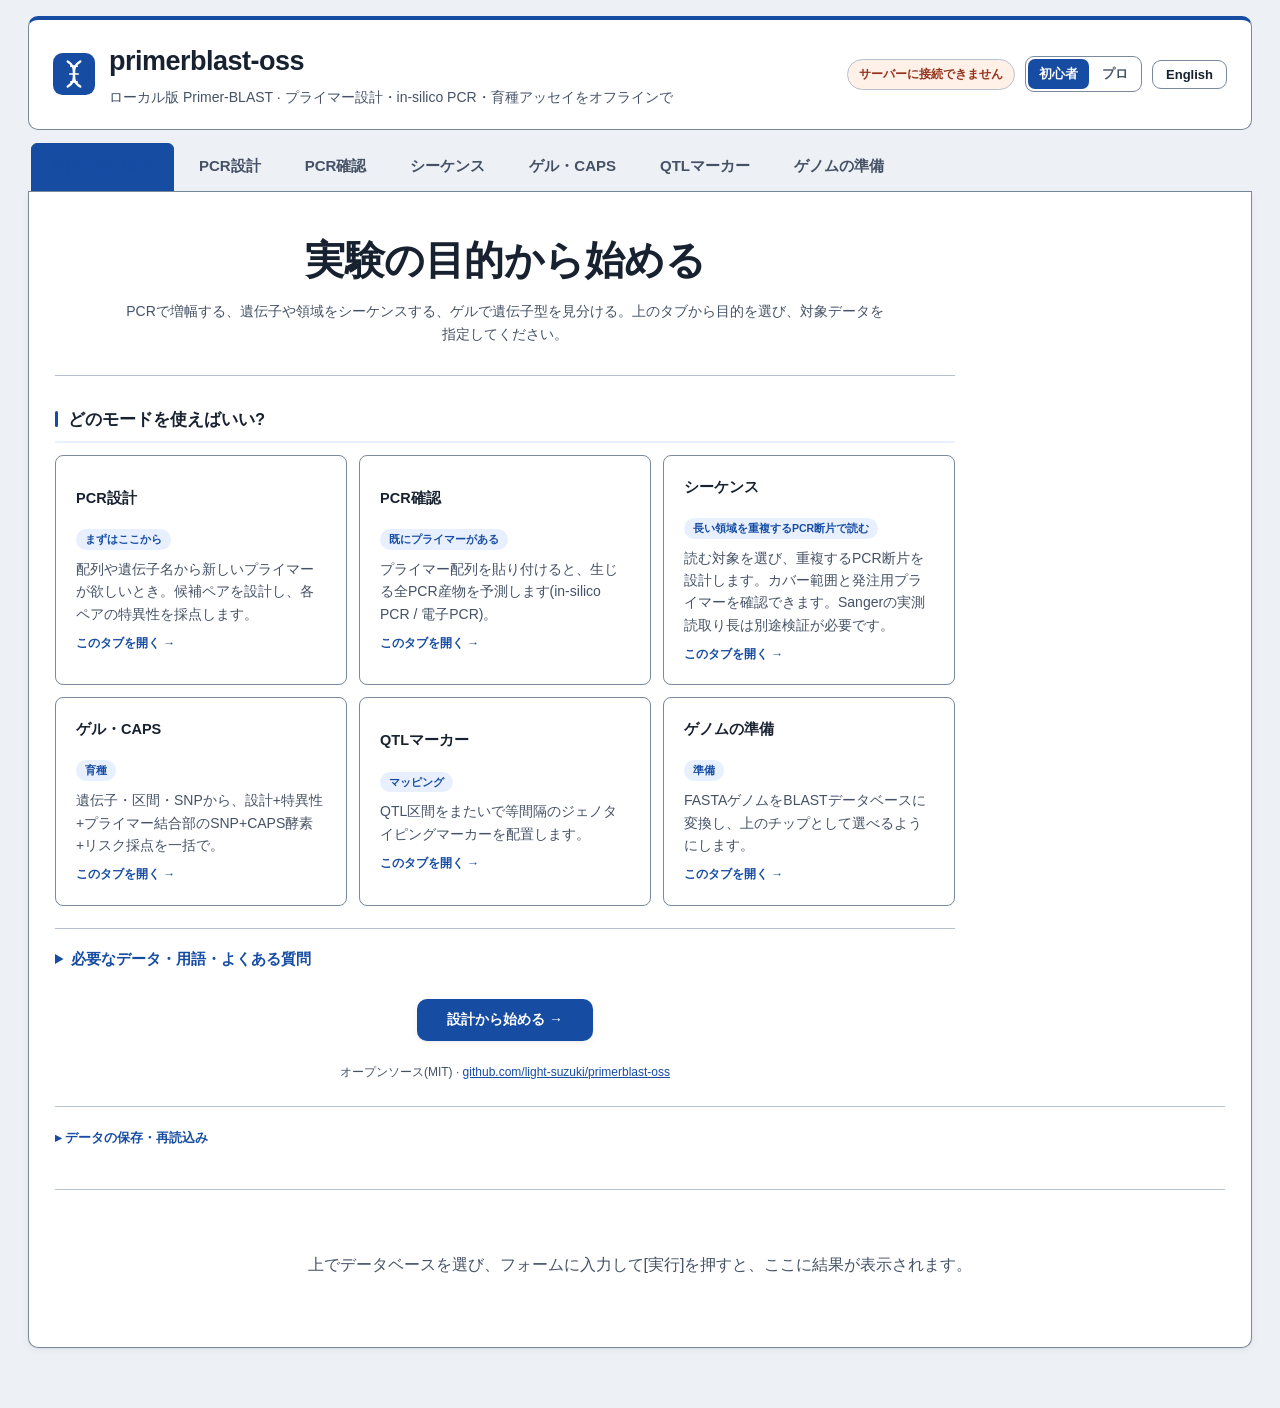
==== primerblast_oss/webapp/static/index.html @ 979d00f9 "Organize tabs by experiment and add sequencing target choices" ====
<!doctype html>
<html lang="ja">
<head>
<meta charset="utf-8">
<meta name="viewport" content="width=device-width, initial-scale=1">
<title>primerblast-oss · Primer workspace</title>
<style>
:root {
  --bg: #f3f6f4;
  --bg-2: #e9f0ec;
  --panel: #ffffff;
  --ink: #16241d;
  --muted: #64756c;
  --line: #e2e8e4;
  --line-strong: #cdd8d1;
  --accent: #2f6f4f;
  --accent-2: #3d8b64;
  --accent-soft: #e9f3ed;
  --accent-ink: #ffffff;
  --chip: #eef2f0;
  --code-bg: #0f1b17;
  --code-ink: #d9e8e0;
  --shadow: 0 1px 2px rgba(20,40,30,.04), 0 8px 24px rgba(20,40,30,.06);
  --shadow-sm: 0 1px 2px rgba(20,40,30,.05), 0 2px 8px rgba(20,40,30,.05);
  --a: #1f7a4d; --b: #2f7fb0; --c: #b8860b; --d: #b23a48;
  --low: #2f8f5b; --med: #c8891a; --high: #c0392b;
  --radius: 14px;
}
@media (prefers-color-scheme: dark) {
  :root {
    --bg: #10161300; --bg-2: #131c18; --panel: #182019; --ink: #e7efe9; --muted: #9aaaa0;
    --line: #27332c; --line-strong: #33423a; --accent: #4aa87a; --accent-2: #5cc08f;
    --accent-soft: #1c2a22; --chip: #202b24; --code-bg: #0a120e; --code-ink: #d2e4d9;
    --shadow: 0 1px 2px rgba(0,0,0,.3), 0 10px 28px rgba(0,0,0,.35);
    --shadow-sm: 0 1px 2px rgba(0,0,0,.25), 0 2px 10px rgba(0,0,0,.28);
  }
  body { background: #0f1512; }
}
* { box-sizing: border-box; }
body {
  margin: 0; background: var(--bg); color: var(--ink);
  font: 14px/1.6 system-ui, -apple-system, "Segoe UI", "Hiragino Sans", "Noto Sans JP", sans-serif;
  -webkit-font-smoothing: antialiased;
}
.app { max-width: 1140px; margin: 0 auto; padding: 0 16px 48px; }
a { color: var(--accent); }

/* ---------- top bar ---------- */
.topbar {
  display: flex; justify-content: space-between; align-items: center; gap: 12px;
  padding: 16px 20px; margin: 16px 0 0;
  background: linear-gradient(135deg, var(--accent) 0%, var(--accent-2) 100%);
  border-radius: var(--radius); color: #fff; box-shadow: var(--shadow);
}
.brand { display: flex; gap: 14px; align-items: center; min-width: 0; }
.logo { display: inline-flex; align-items: center; line-height: 0; }
.logo svg { width: 34px; height: 34px; }
h1 { margin: 0; font-size: 21px; letter-spacing: .2px; font-weight: 800; color: #fff; }
.subtitle { margin: 3px 0 0; color: rgba(255,255,255,.86); font-size: 12.5px; font-weight: 500; }
.topbar-right { display: flex; align-items: center; gap: 10px; flex-shrink: 0; }
.status { font-size: 12px; padding: 5px 11px; border-radius: 999px; background: rgba(255,255,255,.18);
  color: #fff; font-weight: 600; backdrop-filter: blur(4px); white-space: nowrap; }
.status-bad { background: rgba(192,57,43,.85); }
.lang-btn { border: 1px solid rgba(255,255,255,.4); background: rgba(255,255,255,.14); color: #fff;
  border-radius: 9px; padding: 6px 13px; cursor: pointer; font-weight: 700; font-size: 13px; transition: background .15s; }
.lang-btn:hover { background: rgba(255,255,255,.28); }
.mode-switch { display: inline-flex; background: rgba(255,255,255,.14); border: 1px solid rgba(255,255,255,.35);
  border-radius: 9px; padding: 2px; gap: 2px; }
.ms-btn { border: none; background: transparent; color: rgba(255,255,255,.85); font: inherit; font-weight: 700;
  font-size: 12.5px; padding: 5px 11px; border-radius: 7px; cursor: pointer; white-space: nowrap; transition: background .15s, color .15s; }
.ms-btn:hover { color: #fff; }
.ms-btn.on { background: #fff; color: var(--accent); }

/* professional (dense) mode — drop the hand-holding, expose every knob */
:root[data-ui="pro"] .mode-intro,
:root[data-ui="pro"] .example-btn,
:root[data-ui="pro"] .legend,
:root[data-ui="pro"] .verdict-plain { display: none; }
:root[data-ui="pro"] .workspace { padding: 16px; }
:root[data-ui="pro"] fieldset { gap: 10px 14px; padding: 12px 14px 4px; margin-bottom: 12px; }
:root[data-ui="pro"] .pair-card { padding: 11px 13px; margin-bottom: 9px; }
:root[data-ui="pro"] details.adv > summary { color: var(--muted); }

/* ---------- database panel ---------- */
.db-panel { margin-top: 14px; background: var(--panel); border: 1px solid var(--line);
  border-radius: var(--radius); padding: 14px 16px; box-shadow: var(--shadow-sm); }
.db-head { display: flex; align-items: center; gap: 10px; flex-wrap: wrap; }
.db-head strong { font-size: 13.5px; }
.db-head .hint { color: var(--muted); font-size: 12px; }
.db-count { color: var(--muted); font-size: 12px; margin-left: auto; }
.db-count.warn { color: var(--high); font-weight: 700; }
.db-list { display: flex; flex-wrap: wrap; gap: 8px; margin: 12px 0; }
.db-list:empty::before { content: attr(data-empty); color: var(--muted); font-size: 12.5px; }
.db-chip { display: inline-flex; align-items: center; gap: 6px; padding: 6px 13px;
  border: 1.5px solid var(--line-strong); border-radius: 999px; cursor: pointer; user-select: none;
  background: var(--bg); font-size: 13px; font-weight: 600; transition: border-color .12s, background .12s, color .12s; }
.db-chip:hover { border-color: var(--accent); }
.db-chip .tick { font-weight: 800; color: var(--muted); }
.db-chip.on { background: var(--accent); color: var(--accent-ink); border-color: var(--accent); }
.db-chip.on .tick { color: var(--accent-ink); }
.db-custom { display: flex; gap: 8px; }
.db-custom input { flex: 1; }
.mini { border: 1px solid var(--line-strong); background: var(--bg); color: var(--ink);
  border-radius: 8px; padding: 6px 13px; cursor: pointer; font-size: 12.5px; font-weight: 600; transition: border-color .12s; }
.mini:hover { border-color: var(--accent); color: var(--accent); }
.req-tag { font-size: 10px; font-weight: 800; color: #fff; background: var(--high);
  border-radius: 999px; padding: 2px 9px; letter-spacing: .4px; }

/* ---------- tabs ---------- */
.tabs { display: flex; gap: 5px; margin: 18px 0 0; flex-wrap: wrap; }
.tab { border: 1px solid transparent; background: transparent; color: var(--muted);
  padding: 9px 15px; border-radius: 10px 10px 0 0; cursor: pointer; font-weight: 600; font-size: 13.5px;
  display: inline-flex; align-items: center; gap: 6px; transition: color .12s, background .12s; }
.tab:hover { color: var(--ink); background: var(--bg-2); }
.tab.active { color: var(--accent); background: var(--panel); border-color: var(--line);
  border-bottom-color: var(--panel); font-weight: 700; }
.tab.tab-guide.active { color: var(--accent); }

.workspace { background: var(--panel); border: 1px solid var(--line);
  border-radius: 0 var(--radius) var(--radius) var(--radius); padding: 20px; box-shadow: var(--shadow-sm); }
.panel { display: none; animation: fade .2s ease; }
.panel.active { display: block; }
@keyframes fade { from { opacity: 0; transform: translateY(4px); } to { opacity: 1; transform: none; } }

/* ---------- mode intro ---------- */
.mode-intro { margin: 0 0 18px; padding: 14px 16px; border-left: 4px solid var(--accent);
  background: var(--accent-soft); border-radius: 0 10px 10px 0; }
.mode-intro h2 { margin: 0 0 4px; font-size: 16px; color: var(--accent); font-weight: 800; }
.mode-intro p { margin: 0; color: var(--ink); font-size: 13px; line-height: 1.65; }

/* ---------- forms ---------- */
fieldset { border: 1px solid var(--line); border-radius: 12px; margin: 0 0 16px; padding: 14px 16px 6px;
  display: grid; grid-template-columns: repeat(auto-fill, minmax(220px, 1fr)); gap: 12px 16px; }
legend { font-weight: 800; font-size: 12.5px; color: var(--accent); padding: 0 8px; letter-spacing: .2px; }
label { display: flex; flex-direction: column; gap: 5px; font-size: 12.5px; color: var(--muted); position: relative; }
b.req { position: absolute; top: 0; right: 2px; color: var(--high); font-weight: 800; font-size: 14px; line-height: 1; }
label.full { grid-column: 1 / -1; }
label.check { flex-direction: row; align-items: center; gap: 8px; color: var(--ink); }
label > span { font-weight: 600; color: var(--ink); }
input, textarea, select { font: inherit; padding: 8px 10px; border: 1px solid var(--line-strong);
  border-radius: 9px; background: var(--bg); color: var(--ink); width: 100%; transition: border-color .12s, box-shadow .12s; }
input:focus, textarea:focus, select:focus { outline: none; border-color: var(--accent);
  box-shadow: 0 0 0 3px var(--accent-soft); }
textarea { resize: vertical; font-family: ui-monospace, "SFMono-Regular", Consolas, monospace; font-size: 12.5px; }
.hint { color: var(--muted); font-style: normal; font-size: 11px; }
label.check input { width: auto; }

.actions { display: flex; gap: 10px; margin-top: 6px; align-items: center; flex-wrap: wrap; }
.run { background: var(--accent); color: var(--accent-ink); border: none; border-radius: 10px;
  padding: 11px 26px; font-weight: 700; cursor: pointer; font-size: 14px; box-shadow: var(--shadow-sm); transition: background .15s, transform .05s; }
.run:hover { background: var(--accent-2); }
.run:active { transform: translateY(1px); }
.run:disabled { opacity: .6; cursor: progress; }
.ghost { background: transparent; border: 1px solid var(--line-strong); color: var(--muted);
  border-radius: 10px; padding: 11px 18px; cursor: pointer; font-weight: 600; transition: border-color .12s, color .12s; }
.ghost:hover { border-color: var(--accent); color: var(--accent); }
.example-btn { background: var(--accent-soft); border: 1px dashed var(--accent); color: var(--accent);
  border-radius: 10px; padding: 11px 16px; cursor: pointer; font-weight: 700; font-size: 12.5px; transition: background .12s; margin-right: auto; }
.example-btn:hover { background: var(--panel); }

details.adv { grid-column: 1/-1; }
details.adv > summary { cursor: pointer; font-weight: 700; color: var(--accent); font-size: 12.5px; padding: 6px 0; list-style: none; }
details.adv > summary::-webkit-details-marker { display: none; }
details.adv > summary::before { content: "▸ "; color: var(--accent); }
details.adv[open] > summary::before { content: "▾ "; }
details.adv .grid { display: grid; grid-template-columns: repeat(auto-fill, minmax(180px,1fr)); gap: 12px 16px; margin-top: 12px; }

/* ---------- results ---------- */
.results { margin-top: 20px; border-top: 1px solid var(--line); padding-top: 18px; }
.results-empty { color: var(--muted); text-align: center; padding: 28px; }
.spinner { display: inline-block; width: 15px; height: 15px; border: 2px solid var(--line);
  border-top-color: var(--accent); border-radius: 50%; animation: spin .8s linear infinite; vertical-align: -3px; margin-right: 8px; }
@keyframes spin { to { transform: rotate(360deg); } }
.err { background: color-mix(in srgb, var(--high) 12%, transparent); border: 1px solid var(--high);
  color: var(--high); border-radius: 10px; padding: 13px 15px; white-space: pre-wrap;
  font-family: ui-monospace, monospace; font-size: 12px; }
.result-head { display: flex; align-items: baseline; gap: 12px; flex-wrap: wrap; margin-bottom: 10px; }
.result-head h3 { margin: 0; font-size: 15.5px; }
.result-head .meta { color: var(--muted); font-size: 12.5px; }

table { border-collapse: collapse; width: 100%; font-size: 12.5px; margin: 6px 0 14px; }
th, td { border-bottom: 1px solid var(--line); padding: 8px 10px; text-align: left; vertical-align: top; }
th { color: var(--muted); font-weight: 700; font-size: 11.5px; text-transform: uppercase; letter-spacing: .3px; }
tbody tr:hover { background: var(--bg-2); }
.seqmono { font-family: ui-monospace, monospace; }
.tbl-wrap { overflow-x: auto; border: 1px solid var(--line); border-radius: 10px; }
.tbl-wrap table { margin: 0; }

.badge { display: inline-block; padding: 3px 10px; border-radius: 999px; font-weight: 800; font-size: 11px; color: #fff; }
.rank-A, .v-specific { background: var(--a); }
.rank-B, .v-gel { background: var(--b); }
.rank-C { background: var(--c); }
.rank-D, .v-ambiguous { background: var(--d); }
.risk-low { background: var(--low); } .risk-med { background: var(--med); } .risk-high { background: var(--high); }
.badge.small { font-size: 10px; padding: 1px 7px; }

.pair-card { border: 1px solid var(--line); border-radius: 12px; padding: 13px 15px; margin-bottom: 12px; box-shadow: var(--shadow-sm); }
.pair-card > summary { cursor: pointer; list-style: none; }
.pair-card > summary::-webkit-details-marker { display: none; }
.pair-summary { display: flex; align-items: center; gap: 12px; flex-wrap: wrap; }
.pair-summary .grow { flex: 1; min-width: 160px; }
.pair-summary .seqmono { font-size: 12px; }
.subline { color: var(--muted); font-size: 11.5px; margin-top: 2px; }

.legend { margin: 0 0 16px; background: var(--accent-soft); border: 1px solid var(--line); border-radius: 10px; padding: 2px 15px; }
.legend > summary { cursor: pointer; font-weight: 700; color: var(--accent); font-size: 12.5px; padding: 10px 0; }
.legend p { margin: 2px 0 10px; color: var(--ink); font-size: 12px; line-height: 1.65; }
.verdict-plain { margin: 8px 0 0; font-size: 12.5px; font-weight: 600; padding: 8px 12px; border-radius: 9px; }
.pv-ok { background: color-mix(in srgb, var(--a) 14%, transparent); color: var(--a); }
.pv-warn { background: color-mix(in srgb, var(--c) 18%, transparent); color: var(--c); }
.pv-bad { background: color-mix(in srgb, var(--high) 14%, transparent); color: var(--high); }
.meta [title], .badge[title] { cursor: help; }
pre.ascii, pre.explain { background: var(--code-bg); color: var(--code-ink); border-radius: 10px;
  padding: 13px 15px; overflow-x: auto; font-family: ui-monospace, monospace; font-size: 11.5px; line-height: 1.5; }
.downloads { display: flex; gap: 8px; flex-wrap: wrap; align-items: center; margin: 6px 0 16px; }
.downloads strong { font-size: 12px; color: var(--muted); margin-right: 4px; }
.dlbtn { border: 1px solid var(--line-strong); background: var(--bg); color: var(--ink); border-radius: 8px;
  padding: 6px 13px; cursor: pointer; font-size: 12px; text-decoration: none; font-weight: 600; transition: border-color .12s, color .12s; }
.dlbtn:hover { border-color: var(--accent); color: var(--accent); }

/* ---------- GUIDE page ---------- */
.guide { max-width: 900px; }
.guide-hero { text-align: center; padding: 8px 0 22px; }
.guide-hero h2 { margin: 0 0 8px; font-size: 24px; font-weight: 800; letter-spacing: .2px; }
.guide-hero p { margin: 0 auto; max-width: 640px; color: var(--muted); font-size: 14px; line-height: 1.7; }
.guide h3 { font-size: 16.5px; margin: 30px 0 12px; padding-bottom: 8px; border-bottom: 2px solid var(--accent-soft);
  font-weight: 800; display: flex; align-items: center; }
.guide h3::before { content: ""; width: 3px; height: 16px; background: var(--accent); border-radius: 2px; margin-right: 10px; }

.steps { display: grid; grid-template-columns: repeat(3, 1fr); gap: 14px; }
.step { position: relative; background: var(--bg); border: 1px solid var(--line); border-radius: 12px; padding: 16px 16px 14px; }
.step .num { position: absolute; top: -12px; left: 14px; width: 26px; height: 26px; border-radius: 50%;
  background: var(--accent); color: #fff; font-weight: 800; font-size: 13px; display: grid; place-items: center; box-shadow: var(--shadow-sm); }
.step h4 { margin: 8px 0 5px; font-size: 14px; font-weight: 800; }
.step p { margin: 0; font-size: 12.5px; color: var(--muted); line-height: 1.6; }

.mode-grid { display: grid; grid-template-columns: repeat(auto-fill, minmax(250px, 1fr)); gap: 14px; }
.mode-card { text-align: left; background: var(--bg); border: 1px solid var(--line); border-radius: 12px;
  padding: 16px; cursor: pointer; transition: border-color .14s, transform .06s, box-shadow .14s; font: inherit; color: inherit; }
.mode-card:hover { border-color: var(--accent); box-shadow: var(--shadow-sm); transform: translateY(-2px); }
.mode-card .mc-top { display: flex; align-items: baseline; gap: 9px; margin-bottom: 7px; }
.mode-card .mc-cmd { font-family: ui-monospace, "SFMono-Regular", Consolas, monospace; font-size: 11px;
  color: var(--accent); background: var(--accent-soft); border-radius: 5px; padding: 1px 7px; font-weight: 700; }
.mode-card .mc-name { font-weight: 800; font-size: 14.5px; }
.mode-card .mc-when { display: inline-block; font-size: 10.5px; font-weight: 700; color: var(--accent);
  background: var(--accent-soft); border-radius: 999px; padding: 2px 9px; margin-bottom: 8px; }
.mode-card p { margin: 0; font-size: 12.5px; color: var(--muted); line-height: 1.6; }
.mode-card .mc-go { margin-top: 9px; font-size: 12px; font-weight: 700; color: var(--accent); }

.info-cols { display: grid; grid-template-columns: 1fr 1fr; gap: 14px; }
.info-box { background: var(--bg); border: 1px solid var(--line); border-radius: 12px; padding: 15px 17px; }
.info-box h4 { margin: 0 0 8px; font-size: 13.5px; font-weight: 800; }
.info-box ul { margin: 0; padding-left: 18px; }
.info-box li { font-size: 12.5px; color: var(--ink); margin-bottom: 6px; line-height: 1.55; }
.info-box li .k { font-weight: 700; }
.info-box code { background: var(--chip); border-radius: 5px; padding: 1px 6px; font-size: 11.5px;
  font-family: ui-monospace, monospace; color: var(--accent); }

.glossary { display: grid; grid-template-columns: 1fr 1fr; gap: 10px 24px; }
.gl { border-bottom: 1px solid var(--line); padding: 9px 2px; }
.gl dt { font-weight: 800; font-size: 13px; margin-bottom: 3px; }
.gl dd { margin: 0; font-size: 12px; color: var(--muted); line-height: 1.55; }

.faq details { border: 1px solid var(--line); border-radius: 10px; margin-bottom: 8px; background: var(--bg); }
.faq summary { cursor: pointer; font-weight: 700; font-size: 13px; padding: 12px 15px; list-style: none; }
.faq summary::-webkit-details-marker { display: none; }
.faq summary::before { content: "＋ "; color: var(--accent); font-weight: 800; }
.faq details[open] summary::before { content: "− "; }
.faq details p { margin: 0; padding: 0 15px 14px; font-size: 12.5px; color: var(--muted); line-height: 1.65; }
.faq details p code { background: var(--chip); border-radius: 5px; padding: 1px 6px; font-family: ui-monospace, monospace; font-size: 11.5px; color: var(--accent); }

.guide-cta { text-align: center; margin: 28px 0 4px; }
.guide-cta button { background: var(--accent); color: #fff; border: none; border-radius: 10px;
  padding: 12px 30px; font-weight: 800; font-size: 14px; cursor: pointer; box-shadow: var(--shadow-sm); }
.guide-cta button:hover { background: var(--accent-2); }
.guide-foot { text-align: center; color: var(--muted); font-size: 12px; margin-top: 22px; }

@media (max-width: 720px) {
  .steps { grid-template-columns: 1fr; }
  .info-cols, .glossary { grid-template-columns: 1fr; }
  h1 { font-size: 18px; }
}
</style>
<link rel="stylesheet" href="studio.css">
</head>
<body>
<a class="skip-link" href="#workspace" data-i18n="studio.skip"></a>
<div class="app">
  <header class="topbar">
    <div class="brand">
      <span class="logo" aria-hidden="true"><svg viewBox="0 0 40 40" xmlns="http://www.w3.org/2000/svg">
        <rect width="40" height="40" rx="9" fill="rgba(255,255,255,.16)"/>
        <path d="M14 8 C26 15 14 25 26 32" stroke="#fff" stroke-width="2.2" fill="none" stroke-linecap="round"/>
        <path d="M26 8 C14 15 26 25 14 32" stroke="#fff" stroke-width="2.2" fill="none" stroke-linecap="round"/>
        <line x1="17" y1="12.5" x2="23" y2="12.5" stroke="#fff" stroke-width="1.6" stroke-linecap="round"/>
        <line x1="16" y1="20" x2="24" y2="20" stroke="#fff" stroke-width="1.6" stroke-linecap="round"/>
        <line x1="17" y1="27.5" x2="23" y2="27.5" stroke="#fff" stroke-width="1.6" stroke-linecap="round"/>
      </svg></span>
      <div>
        <h1 data-i18n="app.title">primerblast-oss</h1>
        <p class="subtitle" data-i18n="app.subtitle"></p>
      </div>
    </div>
    <div class="topbar-right">
      <span id="tool-status" class="status status-checking" data-i18n="status.checking"></span>
      <div class="mode-switch" id="mode-switch" title="">
        <button type="button" class="ms-btn" data-ui-set="beginner" data-i18n="ui.beginner"></button>
        <button type="button" class="ms-btn" data-ui-set="pro" data-i18n="ui.pro"></button>
      </div>
      <button id="lang-btn" class="lang-btn" data-i18n="lang.toggle">日本語</button>
    </div>
  </header>
  <div class="workflow-strip" aria-label="Workflow">
    <span><b>01</b><span data-i18n="studio.step1"></span></span>
    <span><b>02</b><span data-i18n="studio.step2"></span></span>
    <span><b>03</b><span data-i18n="studio.step3"></span></span>
  </div>

  <section class="db-panel">
    <div class="db-head">
      <strong data-i18n="db.legend"></strong>
      <span class="req-tag" data-i18n="db.required"></span>
      <span class="hint" data-i18n="db.hint"></span>
      <button id="db-refresh" class="mini" data-i18n="db.refresh"></button>
      <span id="db-count" class="db-count"></span>
    </div>
    <div id="db-list" class="db-list"></div>
    <div class="db-custom">
      <input id="db-custom-input" type="text" data-i18n-ph="db.custom" data-i18n-aria="db.custom" />
      <button id="db-add" class="mini" data-i18n="db.add"></button>
    </div>
    <details class="db-associations"><summary data-i18n="studio.fastaMap"></summary>
      <p class="hint" data-i18n="studio.fastaMapHint"></p>
      <label><span data-i18n="studio.fastaMap"></span><textarea id="db-genomes" rows="2" placeholder="/path/to/db=/path/to/genome.fa"></textarea></label>
    </details>
  </section>

  <nav class="tabs" id="tabs">
    <button class="tab tab-guide active" data-tab="guide"><span data-i18n="tab.guide"></span></button>
    <button class="tab" data-tab="design"><span data-i18n="tab.design"></span></button>
    <button class="tab" data-tab="check"><span data-i18n="tab.check"></span></button>
    <button class="tab" data-tab="tile"><span data-i18n="tab.tile"></span></button>
    <button class="tab" data-tab="sequence"><span data-i18n="tab.sequence"></span></button>
    <button class="tab" data-tab="assay"><span data-i18n="tab.assay"></span></button>
    <button class="tab" data-tab="markers"><span data-i18n="tab.markers"></span></button>
    <button class="tab" data-tab="makedb"><span data-i18n="tab.makedb"></span></button>
  </nav>

  <main class="workspace" id="workspace">
    <!-- GUIDE / はじめに -->
    <section class="panel guide active" data-panel="guide">
      <div class="guide-hero">
        <h2 data-i18n="g.hero.t"></h2>
        <p data-i18n="g.hero.d"></p>
      </div>

      <h3><span data-i18n="g.steps.t"></span></h3>
      <div class="steps">
        <div class="step"><span class="num">1</span><h4 data-i18n="g.step1.t"></h4><p data-i18n="g.step1.d"></p></div>
        <div class="step"><span class="num">2</span><h4 data-i18n="g.step2.t"></h4><p data-i18n="g.step2.d"></p></div>
        <div class="step"><span class="num">3</span><h4 data-i18n="g.step3.t"></h4><p data-i18n="g.step3.d"></p></div>
      </div>

      <h3><span data-i18n="g.modes.t"></span></h3>
      <div class="mode-grid">
        <button class="mode-card" data-goto="design">
          <div class="mc-top"><span class="mc-cmd">design</span><span class="mc-name" data-i18n="tab.design"></span></div>
          <span class="mc-when" data-i18n="g.m.design.when"></span>
          <p data-i18n="g.m.design.d"></p><div class="mc-go" data-i18n="g.open"></div>
        </button>
        <button class="mode-card" data-goto="check">
          <div class="mc-top"><span class="mc-cmd">check</span><span class="mc-name" data-i18n="tab.check"></span></div>
          <span class="mc-when" data-i18n="g.m.check.when"></span>
          <p data-i18n="g.m.check.d"></p><div class="mc-go" data-i18n="g.open"></div>
        </button>
        <button class="mode-card" data-goto="sequence">
          <div class="mc-top"><span class="mc-cmd">sequence</span><span class="mc-name" data-i18n="tab.sequence"></span></div>
          <span class="mc-when" data-i18n="studio.sequenceWhen"></span>
          <p data-i18n="studio.sequenceIntro"></p><div class="mc-go" data-i18n="g.open"></div>
        </button>
        <button class="mode-card" data-goto="tile">
          <div class="mc-top"><span class="mc-cmd">tile</span><span class="mc-name" data-i18n="tab.tile"></span></div>
          <span class="mc-when" data-i18n="g.m.tile.when"></span>
          <p data-i18n="g.m.tile.d"></p><div class="mc-go" data-i18n="g.open"></div>
        </button>
        <button class="mode-card" data-goto="assay">
          <div class="mc-top"><span class="mc-cmd">assay</span><span class="mc-name" data-i18n="tab.assay"></span></div>
          <span class="mc-when" data-i18n="g.m.assay.when"></span>
          <p data-i18n="g.m.assay.d"></p><div class="mc-go" data-i18n="g.open"></div>
        </button>
        <button class="mode-card" data-goto="markers">
          <div class="mc-top"><span class="mc-cmd">markers</span><span class="mc-name" data-i18n="tab.markers"></span></div>
          <span class="mc-when" data-i18n="g.m.markers.when"></span>
          <p data-i18n="g.m.markers.d"></p><div class="mc-go" data-i18n="g.open"></div>
        </button>
        <button class="mode-card" data-goto="makedb">
          <div class="mc-top"><span class="mc-cmd">makedb</span><span class="mc-name" data-i18n="tab.makedb"></span></div>
          <span class="mc-when" data-i18n="g.m.makedb.when"></span>
          <p data-i18n="g.m.makedb.d"></p><div class="mc-go" data-i18n="g.open"></div>
        </button>
      </div>

      <h3><span data-i18n="g.need.t"></span></h3>
      <div class="info-cols">
        <div class="info-box">
          <h4 data-i18n="g.need.tools.t"></h4>
          <ul>
            <li data-i18n-html="g.need.tools.1"></li>
            <li data-i18n-html="g.need.tools.2"></li>
            <li data-i18n-html="g.need.tools.3"></li>
          </ul>
        </div>
        <div class="info-box">
          <h4 data-i18n="g.need.data.t"></h4>
          <ul>
            <li data-i18n-html="g.need.data.1"></li>
            <li data-i18n-html="g.need.data.2"></li>
            <li data-i18n-html="g.need.data.3"></li>
          </ul>
        </div>
      </div>

      <h3><span data-i18n="g.gloss.t"></span></h3>
      <dl class="glossary">
        <div class="gl"><dt data-i18n="g.gl.primer.t"></dt><dd data-i18n="g.gl.primer.d"></dd></div>
        <div class="gl"><dt data-i18n="g.gl.amplicon.t"></dt><dd data-i18n="g.gl.amplicon.d"></dd></div>
        <div class="gl"><dt data-i18n="g.gl.template.t"></dt><dd data-i18n="g.gl.template.d"></dd></div>
        <div class="gl"><dt data-i18n="g.gl.db.t"></dt><dd data-i18n="g.gl.db.d"></dd></div>
        <div class="gl"><dt data-i18n="g.gl.spec.t"></dt><dd data-i18n="g.gl.spec.d"></dd></div>
        <div class="gl"><dt data-i18n="g.gl.offtarget.t"></dt><dd data-i18n="g.gl.offtarget.d"></dd></div>
        <div class="gl"><dt data-i18n="g.gl.tm.t"></dt><dd data-i18n="g.gl.tm.d"></dd></div>
        <div class="gl"><dt data-i18n="g.gl.caps.t"></dt><dd data-i18n="g.gl.caps.d"></dd></div>
      </dl>

      <h3><span data-i18n="g.faq.t"></span></h3>
      <div class="faq">
        <details><summary data-i18n="g.faq.1.q"></summary><p data-i18n-html="g.faq.1.a"></p></details>
        <details><summary data-i18n="g.faq.2.q"></summary><p data-i18n-html="g.faq.2.a"></p></details>
        <details><summary data-i18n="g.faq.3.q"></summary><p data-i18n-html="g.faq.3.a"></p></details>
        <details><summary data-i18n="g.faq.4.q"></summary><p data-i18n-html="g.faq.4.a"></p></details>
      </div>

      <div class="guide-cta">
        <button data-goto="design" data-i18n="g.cta"></button>
      </div>
      <p class="guide-foot" data-i18n-html="g.foot"></p>
    </section>

    <!-- DESIGN -->
    <form class="panel" data-panel="design" data-mode="design">
      <div class="mode-intro"><h2 data-i18n="intro.design.t"></h2><p data-i18n="intro.design.d"></p></div>
      <fieldset><legend data-i18n="grp.template"></legend>
        <label class="full"><span data-i18n="f.src"></span>
          <select name="source" id="design-src">
            <option value="sequence" data-i18n="f.src.seq"></option>
            <option value="gene" data-i18n="f.src.gene"></option>
          </select></label>
        <label class="full" data-src="sequence"><span data-i18n="f.template"></span><b class="req" data-i18n="req.mark"></b>
          <textarea name="template" rows="5" data-i18n-ph="f.template.ph"></textarea></label>
        <label data-src="sequence"><span data-i18n="f.template_id"></span>
          <input name="template_id" value="template" /></label>
        <label data-src="gene"><span data-i18n="f.gene"></span><b class="req" data-i18n="req.mark"></b>
          <input name="gene" placeholder="e.g. PsCIK2" /></label>
        <label data-src="gene"><span data-i18n="f.gene_feature"></span>
          <select name="gene_feature"><option>cds</option><option>gene</option><option>mrna</option><option>exon</option></select></label>
        <label class="full" data-src="gene"><span data-i18n="f.gff3"></span><b class="req" data-i18n="req.mark"></b>
          <input name="gff3" placeholder="/path/to/annotation.gff3" /></label>
        <label class="full" data-src="gene"><span data-i18n="f.genome"></span><b class="req" data-i18n="req.mark"></b>
          <input name="genome" placeholder="/path/to/genome.fa" /></label>
        <label data-src="gene"><span data-i18n="f.flank"></span>
          <input name="flank" type="number" value="0" /></label>
        <label><span data-i18n="f.product_size"></span>
          <input name="product_size" value="70-1000" />
          <em class="hint" data-i18n="f.product_size.hint"></em></label>
        <label><span data-i18n="f.num_return"></span>
          <input name="num_return" type="number" value="10" /></label>
        <label data-src="sequence"><span data-i18n="f.target"></span>
          <input name="target" placeholder="e.g. 500,200" />
          <em class="hint" data-i18n="f.target.hint"></em></label>
      </fieldset>
      <div data-knobs></div>
      <div data-spec></div>
      <div class="actions">
        <button type="button" class="example-btn" data-example="design" data-i18n="btn.example"></button>
        <button type="submit" class="run" data-i18n="btn.run"></button>
        <button type="reset" class="ghost" data-i18n="btn.reset"></button></div>
    </form>

    <!-- CHECK -->
    <form class="panel" data-panel="check" data-mode="check">
      <div class="mode-intro"><h2 data-i18n="intro.check.t"></h2><p data-i18n="intro.check.d"></p></div>
      <fieldset><legend data-i18n="grp.template"></legend>
        <label><span data-i18n="f.forward"></span><input name="forward" /></label>
        <label><span data-i18n="f.reverse"></span><input name="reverse" /></label>
        <label class="full"><span data-i18n="f.primers"></span>
          <textarea name="primers" rows="3" placeholder="P3=ACGT...&#10;GGATCC..."></textarea></label>
      </fieldset>
      <div data-spec></div>
      <div class="actions">
        <button type="button" class="example-btn" data-example="check" data-i18n="btn.example"></button>
        <button type="submit" class="run" data-i18n="btn.run"></button>
        <button type="reset" class="ghost" data-i18n="btn.reset"></button></div>
    </form>

    <!-- TILE -->
    <form class="panel" data-panel="tile" data-mode="tile">
      <div class="mode-intro"><h2 data-i18n="intro.tile.t"></h2><p data-i18n="intro.tile.d"></p></div>
      <fieldset><legend data-i18n="grp.template"></legend>
        <label class="full"><span data-i18n="f.template"></span><b class="req" data-i18n="req.mark"></b>
          <textarea name="template" rows="4" data-i18n-ph="f.template.ph"></textarea></label>
        <label><span data-i18n="f.template_id"></span><input name="template_id" value="template" /></label>
        <label><span data-i18n="f.region"></span><input name="region" placeholder="0,2000" /></label>
        <label><span data-i18n="f.amplicon_min"></span><input name="amplicon_min" type="number" value="400" /></label>
        <label><span data-i18n="f.amplicon_max"></span><input name="amplicon_max" type="number" value="800" /></label>
        <label><span data-i18n="f.overlap"></span><input name="overlap" type="number" value="40" /></label>
        <label><span data-i18n="f.candidates_per_tile"></span><input name="candidates_per_tile" type="number" value="8" /></label>
      </fieldset>
      <div data-knobs></div>
      <div data-spec></div>
      <div class="actions">
        <button type="button" class="example-btn" data-example="tile" data-i18n="btn.example"></button>
        <button type="submit" class="run" data-i18n="btn.run"></button>
        <button type="reset" class="ghost" data-i18n="btn.reset"></button></div>
    </form>

    <form class="panel" data-panel="sequence" data-mode="sequence">
      <div class="mode-intro"><h2 data-i18n="tab.sequence"></h2><p data-i18n="studio.sequenceIntro"></p></div>
      <fieldset><legend data-i18n="grp.template"></legend>
        <label><span data-i18n="f.src"></span><select name="source" id="sequence-src">
          <option value="sequence" data-i18n="f.src.seq"></option>
          <option value="gene" data-i18n="f.src.gene"></option>
          <option value="interval" data-i18n="f.kind.interval"></option>
        </select></label>
        <label data-seq-src="sequence" class="full"><span data-i18n="f.template"></span><b class="req" data-i18n="req.mark"></b><textarea name="template" rows="5" data-i18n-ph="f.template.ph"></textarea></label>
        <label data-seq-src="sequence"><span data-i18n="f.template_id"></span><input name="template_id" value="template"></label>
        <label data-seq-src="gene"><span data-i18n="f.gene"></span><b class="req" data-i18n="req.mark"></b><input name="gene"></label>
        <label data-seq-src="gene"><span data-i18n="f.gene_feature"></span><select name="gene_feature"><option>cds</option><option>gene</option><option>mrna</option><option>exon</option></select></label>
        <label data-seq-src="gene" class="full"><span data-i18n="f.gff3"></span><b class="req" data-i18n="req.mark"></b><input name="gff3" placeholder="/path/to/annotation.gff3"></label>
        <label data-seq-src="interval"><span data-i18n="f.interval"></span><b class="req" data-i18n="req.mark"></b><input name="interval" placeholder="chr1:1000-3000"></label>
        <label data-seq-src="genomic" class="full"><span data-i18n="f.genome"></span><b class="req" data-i18n="req.mark"></b><input name="genome" placeholder="/path/to/genome.fa"></label>
        <label data-seq-src="genomic"><span data-i18n="studio.strand"></span><select name="strand"><option value="+">+</option><option value="-">−</option></select></label>
        <label data-seq-src="genomic"><span data-i18n="f.flank"></span><input name="flank" type="number" min="0" value="100"></label>
        <label><span data-i18n="studio.ampliconSize"></span><input name="amplicon_size" value="500-800"><em class="hint" data-i18n="studio.ampliconHint"></em></label>
        <label><span data-i18n="f.overlap"></span><input name="overlap" type="number" min="0" value="100"></label>
        <label class="check"><input name="m13_tails" type="checkbox"><span data-i18n="studio.m13"></span></label>
      </fieldset>
      <div data-knobs></div><div data-spec></div>
      <div class="actions"><button type="button" class="example-btn" data-example="sequence" data-i18n="btn.example"></button><button type="submit" class="run" data-i18n="btn.run"></button><button type="reset" class="ghost" data-i18n="btn.reset"></button></div>
    </form>

    <!-- ASSAY -->
    <form class="panel" data-panel="assay" data-mode="assay">
      <div class="mode-intro"><h2 data-i18n="intro.assay.t"></h2><p data-i18n="intro.assay.d"></p></div>
      <fieldset><legend data-i18n="grp.target"></legend>
        <label><span data-i18n="f.target_kind"></span>
          <select name="target_kind" id="assay-kind">
            <option value="gene" data-i18n="f.kind.gene"></option>
            <option value="interval" data-i18n="f.kind.interval"></option>
            <option value="snp" data-i18n="f.kind.snp"></option>
          </select></label>
        <label data-kind="gene"><span data-i18n="f.gene"></span><input name="gene" /></label>
        <label data-kind="gene"><span data-i18n="f.gene_feature"></span>
          <select name="gene_feature"><option>cds</option><option>gene</option><option>mrna</option><option>exon</option></select></label>
        <label data-kind="gene" class="full"><span data-i18n="f.gff3"></span><input name="gff3" /></label>
        <label data-kind="interval"><span data-i18n="f.interval"></span><input name="interval" placeholder="chr1:1000-3000" /></label>
        <label data-kind="snp"><span data-i18n="f.snp"></span><input name="snp" placeholder="chr1:12345" /></label>
        <label data-kind="snp"><span data-i18n="f.alt"></span><input name="alt" placeholder="T" /></label>
        <label><span data-i18n="f.name"></span><input name="name" /></label>
        <label class="full"><span data-i18n="f.genome"></span><b class="req" data-i18n="req.mark"></b><input name="genome" placeholder="/path/to/genome.fa" /></label>
        <label class="full"><span data-i18n="f.vcf"></span><input name="vcf" /></label>
        <label><span data-i18n="f.flank"></span><input name="flank" type="number" value="200" /></label>
        <label><span data-i18n="f.product_size"></span><input name="product_size" value="100-800" /></label>
        <label><span data-i18n="f.num_return"></span><input name="num_return" type="number" value="10" /></label>
      </fieldset>
      <div data-knobs></div>
      <div data-spec></div>
      <div class="actions"><button type="submit" class="run" data-i18n="btn.run"></button>
        <button type="reset" class="ghost" data-i18n="btn.reset"></button></div>
    </form>

    <!-- MARKERS -->
    <form class="panel" data-panel="markers" data-mode="markers">
      <div class="mode-intro"><h2 data-i18n="intro.markers.t"></h2><p data-i18n="intro.markers.d"></p></div>
      <fieldset><legend data-i18n="grp.target"></legend>
        <label><span data-i18n="f.interval"></span><b class="req" data-i18n="req.mark"></b><input name="interval" placeholder="chr1:1000000-2000000" /></label>
        <label class="full"><span data-i18n="f.genome"></span><b class="req" data-i18n="req.mark"></b><input name="genome" placeholder="/path/to/genome.fa" /></label>
        <label><span data-i18n="f.name"></span><input name="name" /></label>
        <label><span data-i18n="f.n_markers"></span><input name="n_markers" type="number" value="0" /></label>
        <label><span data-i18n="f.spacing"></span><input name="spacing" type="number" value="0" /></label>
        <label><span data-i18n="f.marker_flank"></span><input name="marker_flank" type="number" value="300" /></label>
        <label><span data-i18n="f.product_size"></span><input name="product_size" value="100-500" /></label>
        <label><span data-i18n="f.num_return"></span><input name="num_return" type="number" value="6" /></label>
      </fieldset>
      <div data-knobs></div>
      <div data-spec></div>
      <div class="actions"><button type="submit" class="run" data-i18n="btn.run"></button>
        <button type="reset" class="ghost" data-i18n="btn.reset"></button></div>
    </form>

    <!-- MAKEDB -->
    <form class="panel" data-panel="makedb" data-mode="makedb">
      <div class="mode-intro"><h2 data-i18n="intro.makedb.t"></h2><p data-i18n="intro.makedb.d"></p></div>
      <fieldset><legend data-i18n="grp.options"></legend>
        <label class="full"><span data-i18n="f.infile"></span><b class="req" data-i18n="req.mark"></b><input name="infile" placeholder="/path/to/genome.fa" /></label>
        <label class="full"><span data-i18n="f.out_db"></span><input name="out_db" /></label>
        <label><span data-i18n="f.db_title"></span><input name="title" /></label>
        <label class="check"><input name="no_parse_seqids" type="checkbox" /><span data-i18n="f.no_parse_seqids"></span></label>
      </fieldset>
      <div class="actions"><button type="submit" class="run" data-i18n="btn.run"></button>
        <button type="reset" class="ghost" data-i18n="btn.reset"></button></div>
    </form>

    <section id="results" class="results" aria-live="polite" aria-busy="false">
      <p class="results-empty" data-i18n="res.empty"></p>
    </section>
  </main>
</div>
<script>
// Bilingual (English / Japanese) string table for the primerblast-oss GUI.
// Every user-visible label lives here. HTML elements carry data-i18n /
// data-i18n-ph / data-i18n-title / data-i18n-html attributes; the controller
// resolves them at load and on every language switch.

const I18N = {
  en: {
    "app.title": "primerblast-oss",
    "app.subtitle": "Local Primer-BLAST · design, in-silico PCR & breeding assays — fully offline",
    "lang.toggle": "日本語",
    "ui.beginner": "Beginner",
    "ui.pro": "Pro",
    "status.checking": "checking tools…",
    "status.ok": "primer3 + BLAST+ ready",
    "status.missing": "missing tools:",

    "tab.guide": "Guide",
    "tab.design": "Design",
    "tab.check": "In-silico PCR",
    "tab.tile": "Tiling",
    "tab.assay": "Assay (breeding)",
    "tab.markers": "QTL markers",
    "tab.makedb": "Build DB",

    "db.required": "required",
    "db.pick": "Select at least one database to run.",
    "req.mark": "*",

    // ---- guide page ----
    "g.hero.t": "Design primers for your experiment",
    "g.hero.d": "primerblast-oss designs primers with Primer3 and checks their specificity against your own BLAST databases — completely offline, on your own (even unpublished) genomes. New here? This page walks you through it in three steps.",
    "g.steps.t": "How it works — 3 steps",
    "g.step1.t": "Pick your database(s)",
    "g.step1.d": "In the panel at the top, tick the BLAST database(s) to screen against. Choosing several at once screens across cultivars. No database yet? Build one in the “Build DB” tab.",
    "g.step2.t": "Choose a mode & fill the form",
    "g.step2.d": "Each tab is a task — design new primers, test existing ones, and so on. Required fields are marked with a red *. Not sure? Press “Load example”.",
    "g.step3.t": "Run & read the result",
    "g.step3.d": "Press Run. Each primer pair gets a plain-language verdict, a rank (A–D), and an off-target table you can download as TSV/CSV/BED/JSON.",

    "g.modes.t": "Which mode do I need?",
    "g.open": "Open this tab →",
    "g.m.design.when": "Start here",
    "g.m.design.d": "Have a sequence or a gene name and need fresh primers? Design candidate pairs and score each one’s specificity.",
    "g.m.check.when": "Already have primers",
    "g.m.check.d": "Paste primer sequences to predict every PCR product they would make (in-silico PCR / electronic PCR).",
    "g.m.tile.when": "Long region",
    "g.m.tile.d": "Cover a whole locus end-to-end with overlapping amplicons — for Sanger sequencing or scanning.",
    "g.m.assay.when": "Breeding",
    "g.m.assay.d": "From a gene, interval, or SNP: design + specificity + SNPs under primers + CAPS enzymes + a risk score, all at once.",
    "g.m.markers.when": "Mapping",
    "g.m.markers.d": "Place evenly-spaced genotyping markers across a QTL interval.",
    "g.m.makedb.when": "Setup",
    "g.m.makedb.d": "Turn a FASTA genome into a BLAST database so it appears as a selectable chip above.",

    "g.need.t": "What you need",
    "g.need.tools.t": "Tools (checked automatically)",
    "g.need.tools.1": "<span class='k'>primer3_core</span> — designs the primers (badge turns green when found)",
    "g.need.tools.2": "<span class='k'>BLAST+</span> (<code>blastn</code>, <code>makeblastdb</code>) — checks specificity",
    "g.need.tools.3": "The status badge (top-right) shows <span class='k'>ready</span> when both are installed",
    "g.need.data.t": "Your data",
    "g.need.data.1": "A <span class='k'>BLAST database</span> — or a FASTA to build one from",
    "g.need.data.2": "For gene / assay / marker modes: a <code>.fai</code>-indexed genome FASTA",
    "g.need.data.3": "Optional: a <code>GFF3</code> annotation and a <code>VCF</code> of known variants",

    "g.gloss.t": "Glossary",
    "g.gl.primer.t": "Primer",
    "g.gl.primer.d": "A short (~20 nt) DNA piece that marks where PCR starts. A pair (forward + reverse) brackets the region you copy.",
    "g.gl.amplicon.t": "Amplicon / product",
    "g.gl.amplicon.d": "The DNA fragment produced between a primer pair. Its length in bp is the “product size”.",
    "g.gl.template.t": "Template",
    "g.gl.template.d": "The sequence you want to amplify — pasted directly, or extracted from a genome by gene name.",
    "g.gl.db.t": "BLAST database",
    "g.gl.db.d": "An indexed genome (or set of sequences) the primers are searched against to find where else they might bind.",
    "g.gl.spec.t": "Specificity",
    "g.gl.spec.d": "How selectively a primer pair amplifies only the intended target and nothing else.",
    "g.gl.offtarget.t": "Off-target",
    "g.gl.offtarget.d": "An unintended PCR product. If it is close in size to your target it may “co-migrate” (overlap) on a gel.",
    "g.gl.tm.t": "Tm",
    "g.gl.tm.d": "Melting temperature (°C) of a primer. Forward and reverse Tm should be close for a clean reaction.",
    "g.gl.caps.t": "CAPS / dCAPS",
    "g.gl.caps.d": "A genotyping trick: a restriction enzyme cuts one allele but not the other, so the two show different band patterns.",

    "g.faq.t": "Tips & FAQ",
    "g.faq.1.q": "The Run button does nothing / warns about a database",
    "g.faq.1.a": "Every mode except <span style='font-weight:700'>Build DB</span> needs at least one database selected. Tick a chip in the top panel first. If none are listed, build one in <span style='font-weight:700'>Build DB</span> or add a path manually.",
    "g.faq.2.q": "No databases show up",
    "g.faq.2.a": "The app scans <code>~/.codex/blast_databases</code>, <code>~/blast_databases</code> and <code>~/primerblast-oss/databases</code>. Use <span style='font-weight:700'>Add</span> to type any database prefix (the path without the <code>.nin</code> suffix), or build one from a FASTA in the Build DB tab.",
    "g.faq.3.q": "How long does a run take?",
    "g.faq.3.a": "BLAST dominates the time — a few seconds per primer on a small database, longer on a multi-gigabase genome or when screening several databases at once. The result area shows a spinner while it works.",
    "g.faq.4.q": "Can I do this from the command line instead?",
    "g.faq.4.a": "Yes — every mode mirrors a CLI subcommand: <code>python -m primerblast_oss {design,check,tile,assay,markers,makedb}</code>. The GUI is just a friendly front end over the same engine.",

    "g.cta": "Start with Design →",
    "g.foot": "Open source (MIT) · <a href='https://github.com/light-suzuki/primerblast-oss' target='_blank' rel='noopener'>github.com/light-suzuki/primerblast-oss</a>",

    // ---- mode intros ----
    "intro.design.t": "Design primers",
    "intro.design.d": "From a template sequence — or a gene name (with a GFF3 + genome) — design primer pairs and score how specific each one is against the selected databases.",
    "intro.check.t": "In-silico PCR",
    "intro.check.d": "Enter primer sequences; predict every PCR product they would make across the selected databases (orientation-independent).",
    "intro.tile.t": "Region tiling",
    "intro.tile.d": "Cover a whole region with overlapping amplicons — for sequencing or scanning a long locus end to end.",
    "intro.assay.t": "Breeding assay",
    "intro.assay.d": "From a gene, interval, or SNP: design primers, then check specificity, SNPs under the primers, CAPS enzymes, and an overall risk level.",
    "intro.markers.t": "QTL markers",
    "intro.markers.d": "Design evenly spaced genotyping markers spanning a QTL interval.",
    "intro.makedb.t": "Build a BLAST database",
    "intro.makedb.d": "Turn a FASTA file into a BLAST nucleotide database so it can be selected for specificity screening in the other tabs.",

    "db.legend": "BLAST databases",
    "db.hint": "Screened for specificity. Pick one or more (multi-DB = cross-cultivar screening).",
    "db.refresh": "Rescan",
    "db.none": "No databases found in the default folders. Add a path below.",
    "db.custom": "Custom database path (prefix, without .nin)",
    "db.add": "Add",
    "db.selected": "selected",

    "grp.template": "Template",
    "grp.primer3": "Primer3 design",
    "grp.spec": "Specificity (BLAST)",
    "grp.target": "Target (choose one)",
    "grp.options": "Options",

    "f.template": "Template sequence or FASTA",
    "f.template.ph": "Paste DNA (ACGT) or FASTA. Multiple >records allowed.",
    "f.src": "Template source",
    "f.src.seq": "Paste sequence / FASTA",
    "f.src.gene": "By gene name (needs GFF3 + genome)",
    "f.template_id": "Template ID",
    "f.product_size": "Product size range(s)",
    "f.product_size.hint": "e.g. 150-500 or 150-500,500-1000",
    "f.num_return": "Max pairs",
    "f.target": "Target region (start,length)",
    "f.target.hint": "0-based, optional — force primers to flank this",
    "f.size_tolerance": "Size tolerance (bp)",

    "f.opt_size": "Opt length",
    "f.min_size": "Min length",
    "f.max_size": "Max length",
    "f.opt_tm": "Opt Tm",
    "f.min_tm": "Min Tm",
    "f.max_tm": "Max Tm",
    "f.min_gc": "Min GC%",
    "f.max_gc": "Max GC%",

    "f.max_total_mismatch": "Max total mismatch",
    "f.max_3prime_mismatch": "Max 3′ mismatch",
    "f.three_prime_window": "3′ window (bp)",
    "f.min_product": "Min product",
    "f.max_product": "Max product",
    "f.gel_min_gap": "Gel resolving gap (bp)",
    "f.word_size": "BLAST word size",
    "f.no_3prime_terminal": "Do not require 3′-terminal match",

    "f.forward": "Forward primer",
    "f.reverse": "Reverse primer",
    "f.primers": "Extra primers (one per line: NAME=SEQ or SEQ)",

    "f.region": "Sub-region (start,end)",
    "f.amplicon_min": "Amplicon min",
    "f.amplicon_max": "Amplicon max",
    "f.overlap": "Overlap (bp)",
    "f.candidates_per_tile": "Candidates / tile",

    "f.target_kind": "Target type",
    "f.kind.gene": "Gene (needs GFF3)",
    "f.kind.interval": "Interval",
    "f.kind.snp": "SNP (CAPS)",
    "f.gene": "Gene ID",
    "f.gene_feature": "Feature",
    "f.gff3": "GFF3 path",
    "f.interval": "Interval (chrom:start-end)",
    "f.snp": "SNP (chrom:pos)",
    "f.alt": "Alt allele (enables CAPS)",
    "f.name": "Name",
    "f.genome": "Reference genome FASTA (.fai indexed)",
    "f.vcf": "VCF of variants (optional)",
    "f.flank": "Flank (bp)",

    "f.n_markers": "Number of markers",
    "f.spacing": "Spacing (bp)",
    "f.marker_flank": "Marker flank (bp)",

    "f.infile": "Input FASTA path",
    "f.out_db": "Output DB prefix (optional)",
    "f.db_title": "Title (optional)",
    "f.no_parse_seqids": "Skip -parse_seqids",

    "btn.run": "Run",
    "btn.running": "Running…",
    "btn.reset": "Reset",
    "btn.example": "Load example",

    "res.empty": "Pick database(s), fill in the form above, and press Run — results will appear here.",
    "res.running": "Working… BLAST can take several seconds to minutes per database.",
    "res.error": "Error",
    "res.none": "No primer pairs / products found.",
    "res.template": "Template",
    "res.databases": "Databases",
    "res.pairs": "primer pairs",
    "res.rank": "Rank",
    "res.score": "Score",
    "res.verdict": "Verdict",
    "res.primer": "Primer",
    "res.seq": "Sequence",
    "res.tm": "Tm",
    "res.gc": "GC%",
    "res.pos": "Position",
    "res.product": "Product",
    "res.ontarget": "On-target",
    "res.offtarget": "Off-target",
    "res.comigrating": "Co-migrating",
    "res.risk": "Risk",
    "res.caps": "CAPS enzyme",
    "res.snp": "SNP in primer",
    "res.subject": "Subject",
    "res.size": "Size",
    "res.mismatch": "Mismatch",
    "res.orientation": "Orient.",
    "res.products": "Predicted products",
    "res.sites": "Priming sites / primer",
    "res.tiles": "Tiles",
    "res.covered": "Covered",
    "res.marker": "Marker",
    "res.anchor": "Anchor",
    "res.forward": "Forward",
    "res.reverse": "Reverse",
    "res.nopair": "no pair found",
    "res.explain": "Primer3 explain",

    "verdict.specific": "SPECIFIC",
    "verdict.gel": "GEL-RESOLVABLE",
    "verdict.ambiguous": "AMBIGUOUS",
    "risk.low": "low",
    "risk.med": "medium",
    "risk.high": "high",

    "leg.title": "How to read these results",
    "leg.rank": "Rank A–D — overall quality. A: one specific product in every database. B: extra bands, but separable on a gel. C/D: an off-target is close in size (risky).",
    "leg.onoff": "On-target = the product you intended. Off-target = unintended products. Co-migrating = off-targets too close in size to separate on a gel.",
    "leg.score": "Score 0–100 — higher is better (fewer / more distant off-targets, balanced Tm & GC).",
    "leg.risk": "Risk low / medium / high — overall usability, combining specificity, SNPs under the primers, and Tm/GC balance.",
    "pv.specific": "One specific product in every selected database — ready to order.",
    "pv.gel": "Extra products exist, but they differ enough in size to tell apart on a gel.",
    "pv.ambiguous": "An off-target is close in size to the intended product (may co-migrate) — use with caution.",
    "tip.rank": "Overall quality grade A–D",
    "tip.verdict": "Specificity verdict across all selected databases",
    "tip.score": "0–100; higher is better",
    "tip.ontarget": "Intended products",
    "tip.offtarget": "Unintended products",
    "tip.comigrating": "Off-targets too close in size to separate on a gel",

    "dl.title": "Downloads",
    "dl.tsv": "TSV",
    "dl.csv": "CSV",
    "dl.order": "Order sheet",
    "dl.bed": "BED",
    "dl.json": "JSON",
    "dl.ascii": "Off-target map",
  },

  ja: {
    "app.title": "primerblast-oss",
    "app.subtitle": "ローカル版 Primer-BLAST · プライマー設計・in-silico PCR・育種アッセイをオフラインで",
    "lang.toggle": "English",
    "ui.beginner": "初心者",
    "ui.pro": "プロ",
    "status.checking": "ツール確認中…",
    "status.ok": "primer3 + BLAST+ 利用可能",
    "status.missing": "不足ツール:",

    "tab.guide": "はじめに",
    "tab.design": "設計",
    "tab.check": "in-silico PCR",
    "tab.tile": "タイリング",
    "tab.assay": "アッセイ(育種)",
    "tab.markers": "QTLマーカー",
    "tab.makedb": "DB作成",

    "db.required": "必須",
    "db.pick": "実行するにはデータベースを1つ以上選んでください。",
    "req.mark": "*",

    // ---- guide page ----
    "g.hero.t": "目的に合わせてプライマーを設計",
    "g.hero.d": "primerblast-oss は Primer3 でプライマーを設計し、その特異性を手元のBLASTデータベースに対して検証します。すべてオフラインで、未公開ゲノムにも使えます。初めての方へ ── このページで3ステップの流れを説明します。",
    "g.steps.t": "使い方 — 3ステップ",
    "g.step1.t": "データベースを選ぶ",
    "g.step1.d": "上部のパネルで、照合するBLASTデータベースにチェックを入れます。複数選ぶと品種横断で照合できます。まだ無い場合は「DB作成」タブで作れます。",
    "g.step2.t": "モードを選び入力する",
    "g.step2.d": "各タブが1つの作業です(新規設計・既存プライマーの検証など)。必須項目は赤い * が付きます。迷ったら「例を読み込む」を押してください。",
    "g.step3.t": "実行して結果を読む",
    "g.step3.d": "[実行]を押します。各プライマーペアに平易な判定文・ランク(A〜D)・オフターゲット表が出て、TSV/CSV/BED/JSONでダウンロードできます。",

    "g.modes.t": "どのモードを使えばいい?",
    "g.open": "このタブを開く →",
    "g.m.design.when": "まずはここから",
    "g.m.design.d": "配列や遺伝子名から新しいプライマーが欲しいとき。候補ペアを設計し、各ペアの特異性を採点します。",
    "g.m.check.when": "既にプライマーがある",
    "g.m.check.d": "プライマー配列を貼り付けると、生じる全PCR産物を予測します(in-silico PCR / 電子PCR)。",
    "g.m.tile.when": "長い領域",
    "g.m.tile.d": "領域全体を重なり合うアンプリコンで端から端まで覆います。サンガーシーケンスや走査用。",
    "g.m.assay.when": "育種",
    "g.m.assay.d": "遺伝子・区間・SNPから、設計+特異性+プライマー結合部のSNP+CAPS酵素+リスク採点を一括で。",
    "g.m.markers.when": "マッピング",
    "g.m.markers.d": "QTL区間をまたいで等間隔のジェノタイピングマーカーを配置します。",
    "g.m.makedb.when": "準備",
    "g.m.makedb.d": "FASTAゲノムをBLASTデータベースに変換し、上のチップとして選べるようにします。",

    "g.need.t": "必要なもの",
    "g.need.tools.t": "ツール(自動チェック)",
    "g.need.tools.1": "<span class='k'>primer3_core</span> ── プライマーを設計(見つかるとバッジが緑に)",
    "g.need.tools.2": "<span class='k'>BLAST+</span>(<code>blastn</code>・<code>makeblastdb</code>)── 特異性を照合",
    "g.need.tools.3": "右上のステータスバッジが両方揃うと<span class='k'>利用可能</span>になります",
    "g.need.data.t": "あなたのデータ",
    "g.need.data.1": "<span class='k'>BLASTデータベース</span>、または作成元となるFASTA",
    "g.need.data.2": "遺伝子/アッセイ/マーカーのモードには <code>.fai</code> 付きゲノムFASTA",
    "g.need.data.3": "任意: <code>GFF3</code> 注釈、既知変異の <code>VCF</code>",

    "g.gloss.t": "用語集",
    "g.gl.primer.t": "プライマー",
    "g.gl.primer.d": "PCRの開始点を示す短い(約20塩基)DNA。フォワードとリバースのペアでコピーする領域を挟みます。",
    "g.gl.amplicon.t": "アンプリコン / 産物",
    "g.gl.amplicon.d": "プライマーペアの間で増幅されるDNA断片。その長さ(bp)が「産物長」です。",
    "g.gl.template.t": "テンプレート",
    "g.gl.template.d": "増幅したい配列。直接貼り付けるか、遺伝子名でゲノムから抽出します。",
    "g.gl.db.t": "BLASTデータベース",
    "g.gl.db.d": "プライマーが他にどこへ結合しうるか検索する対象の、索引付きゲノム(や配列群)。",
    "g.gl.spec.t": "特異性",
    "g.gl.spec.d": "プライマーペアが目的の標的だけを、余計なものを増やさずに増幅する度合い。",
    "g.gl.offtarget.t": "オフターゲット",
    "g.gl.offtarget.d": "意図しないPCR産物。標的とサイズが近いとゲル上で「共泳動」(重なって)見分けにくくなります。",
    "g.gl.tm.t": "Tm(融解温度)",
    "g.gl.tm.d": "プライマーの融解温度(℃)。フォワードとリバースのTmが近いほど反応がきれいです。",
    "g.gl.caps.t": "CAPS / dCAPS",
    "g.gl.caps.d": "ジェノタイピング手法。制限酵素が片方のアレルだけを切り、バンドパターンの違いで判別します。",

    "g.faq.t": "ヒントとFAQ",
    "g.faq.1.q": "[実行]を押しても何も起きない / DBの警告が出る",
    "g.faq.1.a": "<span style='font-weight:700'>DB作成</span>以外の全モードは、データベースを最低1つ選ぶ必要があります。まず上部パネルでチップにチェックを。一覧が空なら<span style='font-weight:700'>DB作成</span>で作るか、パスを手入力してください。",
    "g.faq.2.q": "データベースが表示されない",
    "g.faq.2.a": "アプリは <code>~/.codex/blast_databases</code>・<code>~/blast_databases</code>・<code>~/primerblast-oss/databases</code> を走査します。<span style='font-weight:700'>追加</span>で任意のDB接頭辞(<code>.nin</code>を除いたパス)を入力するか、DB作成タブでFASTAから作成できます。",
    "g.faq.3.q": "実行にどれくらいかかる?",
    "g.faq.3.a": "時間の大半はBLASTです。小さなDBならプライマー1本あたり数秒、数ギガ塩基のゲノムや複数DB同時では長くなります。処理中は結果欄にスピナーが出ます。",
    "g.faq.4.q": "コマンドラインでも実行できる?",
    "g.faq.4.a": "はい。各モードはCLIサブコマンドに対応します: <code>python -m primerblast_oss {design,check,tile,assay,markers,makedb}</code>。GUIは同じエンジンの分かりやすい入口です。",

    "g.cta": "設計から始める →",
    "g.foot": "オープンソース(MIT) · <a href='https://github.com/light-suzuki/primerblast-oss' target='_blank' rel='noopener'>github.com/light-suzuki/primerblast-oss</a>",

    // ---- mode intros ----
    "intro.design.t": "プライマー設計",
    "intro.design.d": "テンプレート配列、または遺伝子名(GFF3+ゲノム)からプライマーペアを設計し、選択したDBに対する特異性(オフターゲットの少なさ)を採点します。",
    "intro.check.t": "in-silico PCR(電子PCR)",
    "intro.check.d": "既知のプライマー配列を入力すると、選択したDB上で生じる全PCR産物を予測します(向きは自動判定)。",
    "intro.tile.t": "領域タイリング",
    "intro.tile.d": "領域全体を重なり合うアンプリコンで埋めます。長い領域を端から端までシーケンス/走査する用途に使います。",
    "intro.assay.t": "育種アッセイ",
    "intro.assay.d": "遺伝子・区間・SNPから設計し、特異性/プライマー結合部のSNP/CAPS酵素/総合リスクまで一括で評価します。",
    "intro.markers.t": "QTLマーカー",
    "intro.markers.d": "QTL区間をまたぐ等間隔のジェノタイピングマーカーを設計します。",
    "intro.makedb.t": "BLAST DBの作成",
    "intro.makedb.d": "FASTAをBLASTヌクレオチドDBに変換します。他のタブの特異性判定で選択できるようになります。",

    "db.legend": "BLASTデータベース",
    "db.hint": "特異性判定に使用。複数選択で品種横断スクリーニング。",
    "db.refresh": "再スキャン",
    "db.none": "既定フォルダにDBが見つかりません。下でパスを追加してください。",
    "db.custom": "カスタムDBパス(接頭辞・.nin不要)",
    "db.add": "追加",
    "db.selected": "件選択中",

    "grp.template": "テンプレート",
    "grp.primer3": "Primer3 設計",
    "grp.spec": "特異性(BLAST)",
    "grp.target": "標的(いずれか一つ)",
    "grp.options": "オプション",

    "f.template": "テンプレート配列 / FASTA",
    "f.template.ph": "DNA(ACGT)またはFASTAを貼付。複数レコード可。",
    "f.src": "テンプレートの指定方法",
    "f.src.seq": "配列 / FASTA を貼り付け",
    "f.src.gene": "遺伝子名で指定(GFF3+ゲノム必要)",
    "f.template_id": "テンプレートID",
    "f.product_size": "産物長レンジ",
    "f.product_size.hint": "例: 150-500 または 150-500,500-1000",
    "f.num_return": "最大ペア数",
    "f.target": "標的領域(start,length)",
    "f.target.hint": "0-based・任意。プライマーをこの外側に固定",
    "f.size_tolerance": "サイズ許容(bp)",

    "f.opt_size": "最適長",
    "f.min_size": "最小長",
    "f.max_size": "最大長",
    "f.opt_tm": "最適Tm",
    "f.min_tm": "最小Tm",
    "f.max_tm": "最大Tm",
    "f.min_gc": "最小GC%",
    "f.max_gc": "最大GC%",

    "f.max_total_mismatch": "総ミスマッチ上限",
    "f.max_3prime_mismatch": "3′ミスマッチ上限",
    "f.three_prime_window": "3′ウィンドウ(bp)",
    "f.min_product": "最小産物長",
    "f.max_product": "最大産物長",
    "f.gel_min_gap": "ゲル分離ギャップ(bp)",
    "f.word_size": "BLAST word size",
    "f.no_3prime_terminal": "3′末端一致を必須にしない",

    "f.forward": "フォワードプライマー",
    "f.reverse": "リバースプライマー",
    "f.primers": "追加プライマー(1行に NAME=SEQ か SEQ)",

    "f.region": "部分領域(start,end)",
    "f.amplicon_min": "アンプリコン最小",
    "f.amplicon_max": "アンプリコン最大",
    "f.overlap": "オーバーラップ(bp)",
    "f.candidates_per_tile": "タイルごと候補数",

    "f.target_kind": "標的タイプ",
    "f.kind.gene": "遺伝子(GFF3必要)",
    "f.kind.interval": "区間",
    "f.kind.snp": "SNP(CAPS)",
    "f.gene": "遺伝子ID",
    "f.gene_feature": "フィーチャー",
    "f.gff3": "GFF3パス",
    "f.interval": "区間(chrom:start-end)",
    "f.snp": "SNP(chrom:pos)",
    "f.alt": "Altアレル(CAPS有効化)",
    "f.name": "名前",
    "f.genome": "リファレンスゲノムFASTA(.fai必須)",
    "f.vcf": "変異VCF(任意)",
    "f.flank": "フランク(bp)",

    "f.n_markers": "マーカー数",
    "f.spacing": "間隔(bp)",
    "f.marker_flank": "マーカーフランク(bp)",

    "f.infile": "入力FASTAパス",
    "f.out_db": "出力DB接頭辞(任意)",
    "f.db_title": "タイトル(任意)",
    "f.no_parse_seqids": "-parse_seqids を省略",

    "btn.run": "実行",
    "btn.running": "実行中…",
    "btn.reset": "リセット",
    "btn.example": "例を読み込む",

    "res.empty": "上でデータベースを選び、フォームに入力して[実行]を押すと、ここに結果が表示されます。",
    "res.running": "処理中… BLASTはDBごとに数秒〜数分かかります。",
    "res.error": "エラー",
    "res.none": "プライマーペア / 産物が見つかりませんでした。",
    "res.template": "テンプレート",
    "res.databases": "データベース",
    "res.pairs": "プライマーペア",
    "res.rank": "ランク",
    "res.score": "スコア",
    "res.verdict": "判定",
    "res.primer": "プライマー",
    "res.seq": "配列",
    "res.tm": "Tm",
    "res.gc": "GC%",
    "res.pos": "位置",
    "res.product": "産物長",
    "res.ontarget": "オンターゲット",
    "res.offtarget": "オフターゲット",
    "res.comigrating": "共泳動",
    "res.risk": "リスク",
    "res.caps": "CAPS酵素",
    "res.snp": "プライマー内SNP",
    "res.subject": "サブジェクト",
    "res.size": "サイズ",
    "res.mismatch": "ミスマッチ",
    "res.orientation": "向き",
    "res.products": "予測産物",
    "res.sites": "プライミング部位/プライマー",
    "res.tiles": "タイル",
    "res.covered": "カバー範囲",
    "res.marker": "マーカー",
    "res.anchor": "アンカー",
    "res.forward": "フォワード",
    "res.reverse": "リバース",
    "res.nopair": "ペアなし",
    "res.explain": "Primer3 explain",

    "verdict.specific": "特異的",
    "verdict.gel": "ゲル分離可",
    "verdict.ambiguous": "曖昧",
    "risk.low": "低",
    "risk.med": "中",
    "risk.high": "高",

    "leg.title": "結果の見方",
    "leg.rank": "ランク A〜D — 総合品質。A: 全DBで単一・特異的な産物。B: 余分な産物はあるがゲルで分離可。C/D: 目的外産物がサイズ近接(注意)。",
    "leg.onoff": "オンターゲット=狙った産物。オフターゲット=意図しない産物。共泳動=サイズが近くゲルで分離できないオフターゲット。",
    "leg.score": "スコア 0〜100 — 高いほど良い(オフターゲットが少ない/離れている、Tm・GCが均衡)。",
    "leg.risk": "リスク 低/中/高 — 総合的な使いやすさ。特異性・プライマー結合部のSNP・Tm/GC均衡を統合。",
    "pv.specific": "選択した全DBで単一・特異的な産物。そのまま発注できます。",
    "pv.gel": "余分な産物はありますが、サイズが離れておりゲルで区別できます。",
    "pv.ambiguous": "目的外産物が目的産物とサイズ近接(共泳動の恐れ)。使用は注意。",
    "tip.rank": "総合品質グレード A〜D",
    "tip.verdict": "選択した全DBでの特異性判定",
    "tip.score": "0〜100、高いほど良い",
    "tip.ontarget": "狙った産物",
    "tip.offtarget": "意図しない産物",
    "tip.comigrating": "サイズが近くゲルで分離できないオフターゲット",

    "dl.title": "ダウンロード",
    "dl.tsv": "TSV",
    "dl.csv": "CSV",
    "dl.order": "発注表",
    "dl.bed": "BED",
    "dl.json": "JSON",
    "dl.ascii": "オフターゲット図",
  },
};

let LANG = localStorage.getItem("pb_lang") === "en" ? "en" : "ja";

function t(key) {
  const table = I18N[LANG] || I18N.en;
  return (key in table) ? table[key] : (I18N.en[key] ?? key);
}

function setLang(lang) {
  LANG = (lang in I18N) ? lang : "en";
  localStorage.setItem("pb_lang", LANG);
  document.documentElement.lang = LANG;
  applyI18n();
}

function applyI18n() {
  document.querySelectorAll("[data-i18n]").forEach((el) => {
    el.textContent = t(el.getAttribute("data-i18n"));
  });
  document.querySelectorAll("[data-i18n-html]").forEach((el) => {
    el.innerHTML = t(el.getAttribute("data-i18n-html"));
  });
  document.querySelectorAll("[data-i18n-ph]").forEach((el) => {
    el.setAttribute("placeholder", t(el.getAttribute("data-i18n-ph")));
  });
  document.querySelectorAll("[data-i18n-title]").forEach((el) => {
    el.setAttribute("title", t(el.getAttribute("data-i18n-title")));
  });
  document.querySelectorAll("[data-i18n-aria]").forEach((el) => {
    el.setAttribute("aria-label", t(el.getAttribute("data-i18n-aria")));
  });
  if (typeof onLangChange === "function") onLangChange();
}
</script>
<script>
// Front-end controller for the primerblast-oss GUI.
// Vanilla JS, no build step. Talks to the stdlib http.server backend.

"use strict";

const $ = (sel, root = document) => root.querySelector(sel);
const $$ = (sel, root = document) => Array.from(root.querySelectorAll(sel));
const esc = (s) => String(s == null ? "" : s).replace(/[&<>"']/g,
  (c) => ({ "&": "&amp;", "<": "&lt;", ">": "&gt;", '"': "&quot;", "'": "&#39;" }[c]));

let selectedDbs = [];           // chosen database prefixes
let customDbs = [];             // user-typed prefixes
let lastResult = null;          // for re-render on language switch

// Beginner vs Pro. Pro strips the intros / examples / legends / plain
// verdicts (via CSS on :root[data-ui]) and expands every advanced group.
// Set the attribute immediately so pro users don't flash the beginner UI.
let UI = localStorage.getItem("pb_ui") || "beginner";
document.documentElement.setAttribute("data-ui", UI);
function syncUI() {
  document.documentElement.setAttribute("data-ui", UI);
  $$("#mode-switch .ms-btn").forEach((b) => b.classList.toggle("on", b.dataset.uiSet === UI));
  $$("details.adv").forEach((d) => { d.open = (UI === "pro"); });
}
function setUI(mode) {
  UI = (mode === "pro") ? "pro" : "beginner";
  localStorage.setItem("pb_ui", UI);
  syncUI();
}

// --------------------------------------------------------------------------
// example data (so a first-timer can press Run immediately)
// --------------------------------------------------------------------------
// A small synthetic ~480 bp template with unique flanks — enough for Primer3 to
// return pairs and for tiling to place a couple of tiles.
const DEMO_SEQ =
  "ATGGCTAGCACCGGTTCAGACGTGAAGCTTGCCTGACTTCAGGATCCACGTGACCTGAGT" +
  "CAGTGGCCATTGACGTCAATGGGAGTTTGTTTTGGCACCAAAATCAACGGGACTTTCCAA" +
  "AATGTCGTAACAACTCCGCCCCATTGACGCAAATGGGCGGTAGGCGTGTACGGTGGGAGG" +
  "TCTATATAAGCAGAGCTCTCTGGCTAACTAGAGAACCCACTGCTTACTGGCTTATCGAAA" +
  "TTAATACGACTCACTATAGGGAGACCCAAGCTGGCTAGCGTTTAAACTTAAGCTTGGTAC" +
  "CGAGCTCGGATCCACTAGTAACGGCCGCCAGTGTGCTGGAATTCTGCAGATATCCATCAC" +
  "ACTGGCGGCCGCTCGAGCATGCATCTAGAGGGCCCAATTCGCCCTATAGTGAGTCGTATT" +
  "ACAATTCACTGGCCGTCGTTTTACAACGTCGTGACTGGGAAAACCCTGGCGTTACCCAAC";
const EXAMPLES = {
  design: (f) => { setVal(f, "source", "sequence"); setVal(f, "template", DEMO_SEQ);
    setVal(f, "template_id", "demo"); setVal(f, "product_size", "120-300"); setVal(f, "num_return", "5"); },
  check: (f) => { setVal(f, "forward", "ATGGCTAGCACCGGTTCAGA"); setVal(f, "reverse", "GTTGGGTAACGCCAGGGTTT"); },
  tile: (f) => { setVal(f, "template", DEMO_SEQ); setVal(f, "template_id", "demo");
    setVal(f, "amplicon_min", "150"); setVal(f, "amplicon_max", "300"); setVal(f, "overlap", "30"); },
};
function setVal(form, name, value) {
  const el = $(`[name="${name}"]`, form);
  if (!el) return;
  el.value = value;
  el.dispatchEvent(new Event("change", { bubbles: true }));
}

// --------------------------------------------------------------------------
// shared advanced field groups (injected into every relevant form)
// --------------------------------------------------------------------------
function knobsHTML() {
  const f = (n, v, step) =>
    `<label><span data-i18n="f.${n}"></span><input name="${n}" type="number" step="${step || 1}" value="${v}"></label>`;
  return `<details class="adv"><summary data-i18n="grp.primer3"></summary><div class="grid">
    ${f("opt_size", 20)}${f("min_size", 18)}${f("max_size", 25)}
    ${f("opt_tm", 60, "any")}${f("min_tm", 57, "any")}${f("max_tm", 63, "any")}
    ${f("min_gc", 20, "any")}${f("max_gc", 80, "any")}
    <label><span data-i18n="f.size_tolerance"></span><input name="size_tolerance" type="number" value="10"></label>
  </div></details>`;
}
function specHTML() {
  const f = (n, v, step) =>
    `<label><span data-i18n="f.${n}"></span><input name="${n}" type="number" step="${step || 1}" value="${v}"></label>`;
  return `<details class="adv"><summary data-i18n="grp.spec"></summary><div class="grid">
    ${f("max_total_mismatch", 4)}${f("max_3prime_mismatch", 1)}${f("three_prime_window", 5)}
    ${f("min_product", 40)}${f("max_product", 4000)}${f("gel_min_gap", 50)}${f("word_size", 7)}
    <label class="check"><input name="no_3prime_terminal" type="checkbox"><span data-i18n="f.no_3prime_terminal"></span></label>
  </div></details>`;
}
function injectGroups() {
  $$("[data-knobs]").forEach((d) => { d.innerHTML = knobsHTML(); });
  $$("[data-spec]").forEach((d) => { d.innerHTML = specHTML(); });
}

// --------------------------------------------------------------------------
// databases
// --------------------------------------------------------------------------
async function loadDatabases() {
  let discovered = [];
  try {
    const r = await fetch("/api/databases");
    discovered = (await r.json()).databases || [];
  } catch (e) { /* offline: keep custom only */ }
  const all = [...discovered.map((d) => ({ name: d.name, path: d.path })),
               ...customDbs.map((p) => ({ name: p.split("/").pop(), path: p }))];
  const seen = new Set();
  const list = $("#db-list");
  list.innerHTML = "";
  list.setAttribute("data-empty", t("db.none"));
  all.forEach((d) => {
    if (seen.has(d.path)) return;
    seen.add(d.path);
    const chip = document.createElement("button");
    chip.type = "button";
    chip.setAttribute("aria-pressed", selectedDbs.includes(d.path) ? "true" : "false");
    chip.className = "db-chip" + (selectedDbs.includes(d.path) ? " on" : "");
    chip.innerHTML = `<span class="tick">${selectedDbs.includes(d.path) ? "✓" : "＋"}</span><span class="db-name">${esc(d.name)}</span>`;
    chip.title = d.path;
    chip.addEventListener("click", () => {
      if (selectedDbs.includes(d.path)) selectedDbs = selectedDbs.filter((x) => x !== d.path);
      else selectedDbs.push(d.path);
      chip.classList.toggle("on");
      chip.setAttribute("aria-pressed", chip.classList.contains("on") ? "true" : "false");
      chip.querySelector(".tick").textContent = chip.classList.contains("on") ? "✓" : "＋";
      updateDbCount();
    });
    list.appendChild(chip);
  });
  updateDbCount();
}
function updateDbCount() {
  const el = $("#db-count");
  if (selectedDbs.length === 0) {
    el.textContent = t("db.pick");
    el.classList.add("warn");
  } else {
    el.textContent = `${selectedDbs.length} ${t("db.selected")}`;
    el.classList.remove("warn");
  }
}

// --------------------------------------------------------------------------
// health
// --------------------------------------------------------------------------
async function loadHealth() {
  const badge = $("#tool-status");
  try {
    const h = await (await fetch("/api/health")).json();
    if (h.ok) {
      badge.className = "status status-ok";
      badge.textContent = t("status.ok");
    } else {
      const missing = Object.entries(h.tools).filter(([, v]) => !v).map(([k]) => k);
      badge.className = "status status-bad";
      badge.textContent = `${t("status.missing")} ${missing.join(", ")}`;
    }
  } catch (e) {
    badge.className = "status status-bad";
    badge.textContent = t("studio.offline");
  }
}

// --------------------------------------------------------------------------
// tabs
// --------------------------------------------------------------------------
function showTab(name) {
  $$(".tab").forEach((b) => {
    b.classList.toggle("active", b.dataset.tab === name);
    b.setAttribute("aria-selected", b.dataset.tab === name ? "true" : "false");
    b.tabIndex = b.dataset.tab === name ? 0 : -1;
  });
  $$(".panel").forEach((p) => p.classList.toggle("active", p.dataset.panel === name));
  $(".db-panel").hidden = name === "guide" || name === "makedb";
  window.scrollTo({ top: 0, behavior: "smooth" });
}
function initTabs() {
  $$(".tab").forEach((btn) => btn.addEventListener("click", () => showTab(btn.dataset.tab)));
  // guide "mode cards" and CTA buttons jump to a tab
  $$("[data-goto]").forEach((el) => el.addEventListener("click", () => showTab(el.dataset.goto)));
}

// --------------------------------------------------------------------------
// assay: show only fields for the selected target kind
// --------------------------------------------------------------------------
function initAssayKind() {
  const sel = $("#assay-kind");
  if (!sel) return;
  const sync = () => {
    const kind = sel.value;
    $$('[data-kind]', sel.closest("form")).forEach((el) => {
      el.style.display = (el.dataset.kind === kind) ? "" : "none";
    });
  };
  sel.addEventListener("change", sync);
  sync();
}

// design tab: switch template source between pasted sequence and gene name
function initDesignSrc() {
  const sel = $("#design-src");
  if (!sel) return;
  const sync = () => {
    const src = sel.value;
    $$('[data-src]', sel.closest("form")).forEach((el) => {
      el.style.display = (el.dataset.src === src) ? "" : "none";
    });
  };
  sel.addEventListener("change", sync);
  sync();
}

// --------------------------------------------------------------------------
// form submit -> job -> poll -> render
// --------------------------------------------------------------------------
function formParams(form) {
  const p = {};
  $$("input,textarea,select", form).forEach((el) => {
    const sourceGroup = el.closest("[data-src],[data-kind],[data-seq-src]");
    if (!el.name || el.disabled || el.dataset.uiControl || (sourceGroup && sourceGroup.style.display === "none")) return;
    if (el.type === "checkbox") p[el.name] = el.checked;
    else p[el.name] = el.value;
  });
  return p;
}

function buildParams(mode, form) {
  const p = formParams(form);
  if (mode !== "makedb") p.db = selectedDbs.slice();
  p.db_genomes = $("#db-genomes").value;
  if (mode === "check") {
    p.primers = (p.primers || "").split(/\r?\n/).map((s) => s.trim()).filter(Boolean);
  }
  if (mode === "assay") {
    const kind = p.target_kind;
    if (kind !== "gene") { p.gene = ""; p.gff3 = ""; }
    if (kind !== "interval") { p.interval = ""; }
    if (kind !== "snp") { p.snp = ""; p.alt = ""; }
  }
  return p;
}

async function runMode(mode, form) {
  const btn = $(".run", form);
  const results = $("#results");
  if (mode !== "makedb" && selectedDbs.length === 0) {
    results.innerHTML = `<div class="err">${esc(t("db.pick"))}</div>`;
    results.scrollIntoView({ behavior: "smooth", block: "nearest" });
    return;
  }
  btn.disabled = true;
  const original = btn.textContent;
  btn.textContent = t("btn.running");
  results.innerHTML = `<p class="results-empty"><span class="spinner"></span>${esc(t("res.running"))}</p>`;

  try {
    const submit = await (await fetch(`/api/run/${mode}`, {
      method: "POST", headers: { "Content-Type": "application/json" },
      body: JSON.stringify({ params: buildParams(mode, form) }),
    })).json();
    if (submit.error) throw new Error(submit.error);
    const job = await pollJob(submit.job_id);
    if (job.status === "error") {
      results.innerHTML = `<div class="err">${esc(t("res.error"))}: ${esc(job.error)}\n\n${esc(job.trace || "")}</div>`;
    } else {
      lastResult = job.result;
      renderResult(job.result);
    }
  } catch (e) {
    results.innerHTML = `<div class="err">${esc(t("res.error"))}: ${esc(e.message)}</div>`;
  } finally {
    btn.disabled = false;
    btn.textContent = original;
  }
}

function pollJob(jobId) {
  return new Promise((resolve, reject) => {
    const tick = async () => {
      try {
        const j = await (await fetch(`/api/job/${jobId}`)).json();
        if (j.status === "running") setTimeout(tick, 1200);
        else resolve(j);
      } catch (e) { reject(e); }
    };
    tick();
  });
}

// --------------------------------------------------------------------------
// rendering
// --------------------------------------------------------------------------
function renderResult(data) {
  _dlStore = [];
  const renderers = {
    design: renderDesign, check: renderCheck, tile: renderTile,
    assay: renderAssay, markers: renderMarkers, makedb: renderMakedb, sequence: renderSequence,
  };
  const fn = renderers[data.mode];
  $("#results").innerHTML = fn ? fn(data) : `<pre class="explain">${esc(JSON.stringify(data, null, 2))}</pre>`;
  wireDownloads();
}

function dbNames(dbs) { return (dbs || []).map((d) => String(d).split("/").pop()).join(", "); }

function verdictBadge(spec) {
  const tip = ` title="${esc(t("tip.verdict"))}"`;
  if (searchUnresolved(spec)) return `<span class="badge v-pending">${t("studio.pending")}</span>`;
  if (spec.specific_all_db === true) return `<span class="badge v-specific"${tip}>${t("verdict.specific")}</span>`;
  if (spec.gel_distinguishable) return `<span class="badge v-gel"${tip}>${t("verdict.gel")}</span>`;
  return `<span class="badge v-ambiguous"${tip}>${t("verdict.ambiguous")}</span>`;
}
function riskBadge(level) {
  const key = { low: "risk.low", medium: "risk.med", high: "risk.high" }[level] || "risk.med";
  const cls = { low: "risk-low", medium: "risk-med", high: "risk-high" }[level] || "risk-med";
  return `<span class="badge ${cls}">${t(key)}</span>`;
}

function plainVerdict(spec) {
  if (searchUnresolved(spec)) return { cls: "pv-warn", text: t("studio.pendingHint") };
  if (spec.specific_all_db) return { cls: "pv-ok", text: t("pv.specific") };
  if (spec.gel_distinguishable) return { cls: "pv-warn", text: t("pv.gel") };
  return { cls: "pv-bad", text: t("pv.ambiguous") };
}

function legendHTML(kind) {
  const rows = [];
  if (kind === "design" || kind === "tile") { rows.push("leg.rank", "leg.onoff", "leg.score"); }
  else if (kind === "check") { rows.push("leg.onoff"); }
  else if (kind === "assay") { rows.push("leg.risk", "leg.onoff"); }
  return `<details class="legend"><summary>${esc(t("leg.title"))}</summary>` +
    rows.map((k) => `<p>${esc(t(k))}</p>`).join("") + `</details>`;
}

function offtargetTable(perDb) {
  let rows = "";
  perDb.forEach((db) => {
    (db.off_target || []).forEach((a) => {
      rows += `<tr><td>${esc(db.db.split("/").pop())}</td><td class="seqmono">${esc(a.subject)}:${a.start}-${a.end}</td>
        <td>${a.size}</td><td class="seqmono">${esc(a.orientation)}</td><td>${a.fwd_mismatch}+${a.rev_mismatch}</td></tr>`;
    });
  });
  if (!rows) return "";
  return `<div class="tbl-wrap"><table><thead><tr>
    <th>${t("res.databases")}</th><th>${t("res.subject")}</th><th>${t("res.size")}</th>
    <th>${t("res.orientation")}</th><th>${t("res.mismatch")}</th></tr></thead><tbody>${rows}</tbody></table></div>`;
}

function renderDesign(data) {
  let html = legendHTML("design");
  data.templates.forEach((tpl) => {
    html += `<div class="result-head"><h3>${t("res.template")}: ${esc(tpl.template_id)}</h3>
      <span class="meta">${tpl.template_len} bp · ${t("res.databases")}: ${esc(dbNames(tpl.databases))} · ${tpl.n_pairs} ${t("res.pairs")}</span></div>`;
    html += `<div class="downloads"><strong>${t("dl.title")}</strong>
      ${dl("tsv", `${tpl.template_id}.tsv`, tpl.tsv)}
      ${dl("json", `${tpl.template_id}.json`, JSON.stringify(tpl, null, 2))}</div>`;
    if (!tpl.pairs.length) { html += `<p class="results-empty">${t("res.none")}</p>`; return; }
    tpl.pairs.forEach((p, i) => {
      const s = p.specificity || {};
      const fPos = `${p.left_start + 1}..${p.left_start + p.left_len}`;
      const rPos = `${p.right_start - p.right_len + 2}..${p.right_start + 1}`;
      const pv = plainVerdict(s);
      html += `<details class="pair-card"${i === 0 ? " open" : ""}><summary>
        <div class="pair-summary">
          <span class="badge rank-${esc(s.rank)}" title="${esc(t("tip.rank"))}">${esc(s.rank)}</span>
          ${verdictBadge(s)}
          <div class="grow"><span class="seqmono">F 5′-${esc(p.forward)}-3′ / R 5′-${esc(p.reverse)}-3′</span>
            <div class="subline">${t("res.product")} ${p.product_size} bp · Tm ${p.tm_f.toFixed(1)}/${p.tm_r.toFixed(1)} ·
              GC ${p.gc_f.toFixed(0)}/${p.gc_r.toFixed(0)}% · ${t("res.pos")} F ${fPos} R ${rPos}</div></div>
          <span class="meta"><span title="${esc(t("tip.score"))}">${t("res.score")} ${s.score}</span> ·
            <span title="${esc(t("tip.ontarget"))}">${t("res.ontarget")} ${s.total_on_target}</span> ·
            <span title="${esc(t("tip.offtarget"))}">${t("res.offtarget")} ${s.total_off_target}</span>
            <span title="${esc(t("tip.comigrating"))}">(${t("res.comigrating")} ${s.total_comigrating})</span></span>
        </div>
        <p class="verdict-plain ${pv.cls}">${esc(pv.text)}</p></summary>
        ${offtargetTable(s.per_db || [])}</details>`;
    });
    if (tpl.primer3_explain) {
      html += `<details class="adv"><summary>${t("res.explain")}</summary><pre class="explain">${esc(tpl.primer3_explain)}</pre></details>`;
    }
  });
  return html;
}

function renderCheck(data) {
  let html = legendHTML("check") + `<div class="result-head"><h3>${t("tab.check")}</h3>
    <span class="meta">${Object.entries(data.primers).map(([k, v]) => `${esc(k)}=${esc(v)}`).join(" · ")}</span></div>`;
  html += `<div class="downloads"><strong>${t("dl.title")}</strong>${dl("json", "insilico.json", JSON.stringify(data, null, 2))}</div>`;
  (data.results || []).forEach((db) => {
    html += `<div class="result-head"><h3>${esc(db.db.split("/").pop())}</h3>
      <span class="meta">${db.n_products} ${t("res.products")} · ${t("res.sites")}: ${esc(JSON.stringify(db.sites_per_primer))}</span></div>`;
    if (!db.products.length) { html += `<p class="results-empty">${t("res.none")}</p>`; return; }
    let rows = "";
    db.products.forEach((a) => {
      rows += `<tr><td class="seqmono">${esc(a.subject)}:${a.start}-${a.end}</td><td>${a.size}</td>
        <td class="seqmono">${esc(a.orientation)}</td><td>${a.fwd_mismatch}+${a.rev_mismatch}</td>
        <td>${a.on_target ? "✓" : ""}</td></tr>`;
    });
    html += `<div class="tbl-wrap"><table><thead><tr><th>${t("res.subject")}</th><th>${t("res.size")}</th>
      <th>${t("res.orientation")}</th><th>${t("res.mismatch")}</th><th>${t("res.ontarget")}</th></tr></thead><tbody>${rows}</tbody></table></div>`;
  });
  return html;
}

function renderTile(data) {
  let html = legendHTML("tile");
  data.templates.forEach((tpl) => {
    html += `<div class="result-head"><h3>${t("res.template")}: ${esc(tpl.template_id)}</h3>
      <span class="meta">${t("res.tiles")}: ${tpl.n_tiles} · ${t("res.databases")}: ${esc(dbNames(tpl.databases))}</span></div>`;
    html += `<div class="downloads"><strong>${t("dl.title")}</strong>${dl("json", `${tpl.template_id}_tiles.json`, JSON.stringify(tpl, null, 2))}</div>`;
    if (!tpl.tiles.length) { html += `<p class="results-empty">${t("res.none")}</p>`; return; }
    let rows = "";
    tpl.tiles.forEach((tl) => {
      const s = tl.specificity || {};
      rows += `<tr><td>${tl.index + 1}</td><td>${tl.covers[0]}–${tl.covers[1]}</td><td>${tl.product_size}</td>
        <td class="seqmono">${esc(tl.forward)}</td><td class="seqmono">${esc(tl.reverse)}</td>
        <td>${tl.tm_f}/${tl.tm_r}</td><td><span class="badge small rank-${esc(s.rank)}">${esc(s.rank || "?")}</span></td></tr>`;
    });
    html += `<div class="tbl-wrap"><table><thead><tr><th>#</th><th>${t("res.covered")}</th><th>${t("res.product")}</th>
      <th>${t("res.forward")}</th><th>${t("res.reverse")}</th><th>${t("res.tm")}</th><th>${t("res.rank")}</th></tr></thead>
      <tbody>${rows}</tbody></table></div>`;
  });
  return html;
}

function renderAssay(data) {
  const tg = data.target || {};
  let html = legendHTML("assay") + `<div class="result-head"><h3>${esc(tg.name || "assay")}</h3>
    <span class="meta">${esc(tg.chrom)}:${tg.start}-${tg.end} · ${data.template_len} bp ·
      ${t("res.databases")}: ${esc(dbNames(data.databases))} · ${data.n_pairs} ${t("res.pairs")}</span></div>`;
  const ex = data.exports || {};
  html += `<div class="downloads"><strong>${t("dl.title")}</strong>
    ${ex.csv ? dl("csv", `${tg.name || "assay"}.csv`, ex.csv) : ""}
    ${ex.order ? dl("order", `${tg.name || "assay"}_order.txt`, ex.order) : ""}
    ${ex.bed ? dl("bed", `${tg.name || "assay"}.bed`, ex.bed) : ""}
    ${ex.ascii ? dl("ascii", `${tg.name || "assay"}_map.txt`, ex.ascii) : ""}
    ${dl("json", `${tg.name || "assay"}.json`, JSON.stringify(data, null, 2))}</div>`;
  if (!(data.pairs || []).length) return html + `<p class="results-empty">${t("res.none")}</p>`;
  data.pairs.forEach((p, i) => {
    html += `<details class="pair-card"${i === 0 ? " open" : ""}><summary>
      <div class="pair-summary">${riskBadge(p.risk)}
        <div class="grow"><span class="seqmono">F 5′-${esc(p.forward)}-3′ / R 5′-${esc(p.reverse)}-3′</span>
          <div class="subline">${t("res.product")} ${p.product_size} bp · Tm ${p.tm_f}/${p.tm_r} · GC ${p.gc_f}/${p.gc_r}%</div></div>
        <span class="meta">${t("res.offtarget")} ${p.n_off_target} (FR ${p.n_fr_offtarget}/FF ${p.n_ff}/RR ${p.n_rr})
          ${p.caps_enzyme ? " · " + t("res.caps") + ": " + esc(p.caps_enzyme) : ""}
          ${p.snp_in_primer ? " · " + t("res.snp") : ""}</span>
      </div></summary>
      <p class="subline">${esc((p.risk_reasons || []).join("; "))}</p>
      ${p.products && p.products.length ? productsMini(p.products) : ""}</details>`;
  });
  if (ex.ascii) html += `<details class="adv"><summary>${t("dl.ascii")}</summary><pre class="ascii">${esc(ex.ascii)}</pre></details>`;
  return html;
}

function productsMini(products) {
  let rows = "";
  products.forEach((a) => {
    rows += `<tr><td class="seqmono">${esc(a.subject)}:${a.start}-${a.end}</td><td>${a.size}</td>
      <td class="seqmono">${esc(a.orientation)}</td><td>${a.fwd_mismatch}+${a.rev_mismatch}</td>
      <td>${a.on_target ? "✓" : ""}</td></tr>`;
  });
  return `<div class="tbl-wrap"><table><thead><tr><th>${t("res.subject")}</th><th>${t("res.size")}</th>
    <th>${t("res.orientation")}</th><th>${t("res.mismatch")}</th><th>${t("res.ontarget")}</th></tr></thead><tbody>${rows}</tbody></table></div>`;
}

function renderMarkers(data) {
  let html = `<div class="result-head"><h3>${t("tab.markers")}</h3><span class="meta">${esc(data.interval || "")} · ${(data.markers || []).length}</span></div>`;
  html += `<div class="downloads"><strong>${t("dl.title")}</strong>${dl("json", "markers.json", JSON.stringify(data, null, 2))}</div>`;
  let rows = "";
  (data.markers || []).forEach((m) => {
    const p = (m.pairs || [])[0];
    if (p) {
      rows += `<tr><td>${esc(m.marker)}</td><td>${esc(m.anchor)}</td><td>${riskBadge(p.risk)}</td>
        <td>${p.product_size}</td><td class="seqmono">${esc(p.forward)}</td><td class="seqmono">${esc(p.reverse)}</td></tr>`;
    } else {
      rows += `<tr><td>${esc(m.marker)}</td><td>${esc(m.anchor)}</td><td colspan="4" class="subline">${esc(m.error || t("res.nopair"))}</td></tr>`;
    }
  });
  html += `<div class="tbl-wrap"><table><thead><tr><th>${t("res.marker")}</th><th>${t("res.anchor")}</th>
    <th>${t("res.risk")}</th><th>${t("res.product")}</th><th>${t("res.forward")}</th><th>${t("res.reverse")}</th></tr></thead>
    <tbody>${rows}</tbody></table></div>`;
  return html;
}

function renderMakedb(data) {
  return `<div class="result-head"><h3>${t("tab.makedb")}</h3></div>
    <pre class="explain">${esc(data.message || JSON.stringify(data, null, 2))}</pre>`;
}

// --------------------------------------------------------------------------
// downloads (client-side blobs)
// --------------------------------------------------------------------------
let _dlStore = [];
function dl(kind, filename, text) {
  if (text == null) return "";
  const id = _dlStore.length;
  _dlStore.push({ filename, text });
  return `<button class="dlbtn" data-dl="${id}">${t("dl." + kind)}</button>`;
}
function wireDownloads() {
  $$(".dlbtn").forEach((btn) => {
    btn.addEventListener("click", () => {
      const { filename, text } = _dlStore[+btn.dataset.dl];
      const blob = new Blob([text], { type: "text/plain;charset=utf-8" });
      const a = document.createElement("a");
      a.href = URL.createObjectURL(blob);
      a.download = filename;
      a.click();
      setTimeout(() => URL.revokeObjectURL(a.href), 4000);
    });
  });
}

// --------------------------------------------------------------------------
// language change hook (called by applyI18n)
// --------------------------------------------------------------------------
function onLangChange() {
  updateDbCount();
  loadHealth();
  $("#db-list").setAttribute("data-empty", t("db.none"));
  if (lastResult) renderResult(lastResult);
}

// --------------------------------------------------------------------------
// boot
// --------------------------------------------------------------------------
function boot() {
  injectGroups();
  applyI18n();
  initTabs();
  initAssayKind();
  initDesignSrc();
  loadHealth();
  loadDatabases();

  $("#lang-btn").addEventListener("click", () => setLang(LANG === "ja" ? "en" : "ja"));
  $$("#mode-switch .ms-btn").forEach((b) =>
    b.addEventListener("click", () => setUI(b.dataset.uiSet)));
  syncUI();
  // First-time landing: beginners start on the guide, pros go straight to work.
  showTab(UI === "pro" ? "design" : "guide");
  $("#db-refresh").addEventListener("click", loadDatabases);
  $("#db-add").addEventListener("click", () => {
    const input = $("#db-custom-input");
    const v = input.value.trim();
    if (v && !customDbs.includes(v)) {
      customDbs.push(v);
      if (!selectedDbs.includes(v)) selectedDbs.push(v);
      input.value = "";
      loadDatabases();
    }
  });
  $$("[data-example]").forEach((btn) => {
    btn.addEventListener("click", () => {
      const form = btn.closest("form");
      const fill = EXAMPLES[btn.dataset.example];
      if (fill) fill(form);
    });
  });
  $$(".panel[data-mode]").forEach((form) => {
    form.addEventListener("submit", (e) => {
      e.preventDefault();
      runMode(form.dataset.mode, form);
    });
    form.addEventListener("reset", () => setTimeout(() => {
      injectGroups(); applyI18n(); syncUI();
      const ds = $("#design-src"); if (ds) ds.dispatchEvent(new Event("change"));
      const ak = $("#assay-kind"); if (ak) ak.dispatchEvent(new Event("change"));
    }, 0));
  });
}

document.addEventListener("DOMContentLoaded", boot);
</script>
<script src="studio.js"></script>
<script src="locus.js"></script>
<script src="sequence-view.js"></script>
<script src="flow.js"></script>
</body>
</html>
---- primerblast_oss/webapp/static/studio.css ----
:root { --bg: #edf0f4; --bg-2: #e2e7ee; --panel: #ffffff; --ink: #17212f; --muted: #455266; --line: #b8c2cf; --line-strong: #7b899c; --accent: #164ca2; --accent-2: #123d82; --accent-soft: #e8f0ff; --radius: 10px; --shadow: 0 4px 20px #20362b08; }
body { background: var(--bg); font-family: "Yu Gothic", "Meiryo", "Segoe UI", sans-serif; font-size: 14px; }
.app { max-width: 1240px; padding: 0 28px 60px; }
.topbar { background: var(--panel); color: var(--ink); border: 1px solid var(--line-strong); border-top: 4px solid var(--accent); padding: 20px 24px; box-shadow: none; }
h1 { color: var(--ink); font-family: "Palatino Linotype", "Yu Mincho", serif; font-size: 27px; font-weight: 700; letter-spacing: -.5px; }
.subtitle { color: var(--muted); }
.logo svg { width: 42px; height: 42px; }
.logo svg rect { fill: var(--accent); }
.status { color: var(--accent); background: var(--accent-soft); border: 1px solid var(--line); backdrop-filter: none; }
.status-bad { color: #96351f; background: #fff0e8; }
.lang-btn, .mode-switch { border: 1px solid var(--line-strong); color: var(--ink); background: transparent; }
.lang-btn:hover { background: var(--bg-2); }
.ms-btn { color: var(--muted); }
.ms-btn:hover { color: var(--ink); }
.ms-btn.on { background: var(--accent); color: #fff; }
.workflow-strip { display: flex; justify-content: space-between; padding: 20px 8px 12px; color: var(--muted); max-width: 750px; gap: 18px; }
.workflow-strip > span { display: flex; align-items: center; gap: 10px; font-size: 12px; font-weight: 700; }
.workflow-strip b { font-family: Georgia, serif; font-size: 22px; color: var(--accent); font-weight: 400; }
.db-panel { border-left: 4px solid var(--accent); padding: 16px 20px; margin: 6px 0 16px; }
.db-associations { margin-top: 10px; }
.db-associations summary { cursor: pointer; color: var(--accent); font-weight: 600; font-size: 12px; }
.db-chip { font-family: inherit; border-radius: 6px; padding: 7px 12px; }
.db-custom { flex-wrap: wrap; }
.db-custom input { min-width: 180px; }
.tabs { padding: 0 3px; margin-top: 12px; gap: 4px; border-bottom: 1px solid var(--line-strong); }
.tab { border-radius: 6px 6px 0 0; font-size: 13px; padding: 12px 15px; }
.tab.active { border-color: var(--line-strong); border-bottom-color: var(--panel); position: relative; top: 1px; }
.workspace { border-color: var(--line-strong); border-top: 0; border-radius: 0 0 10px 10px; padding: 26px; }
.guide-hero { background: transparent; padding: 14px 0 28px; border: 0; border-bottom: 1px solid var(--line); border-radius: 0; }
.guide-hero h2 { font-family: "Palatino Linotype", "Yu Mincho", serif; font-weight: 600; letter-spacing: -.5px; font-size: clamp(27px, 4vw, 40px); line-height: 1.4; color: var(--ink); }
.guide-hero p { margin-top: 12px; font-size: 14px; color: var(--muted); max-width: 760px; }
.steps { display: none; }
.guide > h3:first-of-type { display: none; }
.mode-grid { grid-template-columns: repeat(3, minmax(0, 1fr)); gap: 12px; }
.mode-card { border: 1px solid var(--line-strong); border-radius: 8px; background: var(--panel); padding: 20px; text-align: left; min-height: 185px; transition: border-color .15s, background .15s; box-shadow: none; }
.mode-card:hover { background: var(--accent-soft); border-color: var(--accent); transform: none; box-shadow: none; }
.mc-cmd { font-size: 11px; color: var(--muted); background: var(--bg-2); }
.mc-name { font-size: 17px; color: var(--ink); }
.mc-when { display: block; margin-top: 12px; color: var(--accent); font-size: 12px; }
.mc-go { color: var(--accent); }
.mode-intro { background: transparent; padding: 0 0 18px; border-left: 0; border-bottom: 1px solid var(--line); border-radius: 0; }
.mode-intro h2 { font-size: 24px; color: var(--ink); }
fieldset { background: var(--panel); border-color: var(--line); padding: 18px 20px 14px; grid-template-columns: repeat(2, minmax(0, 1fr)); }
label > span { font-size: 13px; color: var(--ink); }
input, textarea, select { background: #fff; padding: 10px 12px; border-radius: 5px; min-height: 42px; }
textarea { line-height: 1.7; }
.hint { font-size: 12px; line-height: 1.7; }
.run, .ghost, .example-btn { min-height: 44px; border-radius: 6px; }
.run { padding: 12px 36px; box-shadow: none; }
.actions { padding-top: 12px; border-top: 1px solid var(--line); }
.file-tools { display: flex; align-items: center; justify-content: space-between; flex-wrap: wrap; gap: 8px; margin: 6px 0; }
.file-tools input { min-height: auto; border: 0; padding: 0; font-size: 12px; }
.file-tools label { flex: 1; min-width: 150px; }
.file-tools output { color: var(--muted); font-family: Consolas, monospace; font-size: 12px; }
.invalid { border-color: #af452e; background: #fff8f4; }
.field-error { color: #a23721; font-size: 12px; margin-top: 4px; }
.run-summary, .evidence-note { border: 1px solid var(--line-strong); border-left: 4px solid var(--accent); border-radius: 6px; padding: 16px 18px; margin-bottom: 16px; background: var(--accent-soft); }
.evidence-note { font-size: 12px; background: var(--bg); border-left-color: #976c25; }
.run-summary h3 { margin: 0 0 5px; font-size: 18px; }
.run-summary p { margin: 0; }
.metrics { display: grid; grid-template-columns: repeat(3, minmax(0, 1fr)); gap: 10px; margin: 16px 0; }
.metric { padding: 16px; border: 1px solid var(--line); background: var(--bg); border-radius: 6px; }
.metric strong { display: block; font-family: Georgia, serif; font-size: 27px; line-height: 1.3; }
.metric span { font-size: 12px; color: var(--muted); }
.coverage-track { height: 8px; margin: 12px 0; border-radius: 4px; overflow: hidden; background: var(--bg-2); }
.coverage-track span { display: block; height: 100%; background: var(--accent); }
.v-pending { background: #805b23; }
.pair-card { border-color: var(--line-strong); border-radius: 6px; box-shadow: none; }
.seqmono { overflow-wrap: anywhere; }
.pair-summary .grow { min-width: 180px; }
.pair-detail { padding: 14px 0 3px; border-top: 1px solid var(--line); margin-top: 12px; }
.primer-list { display: grid; gap: 8px; }
.primer-row { display: flex; align-items: center; gap: 10px; flex-wrap: wrap; border: 1px solid var(--line); padding: 9px 12px; border-radius: 5px; }
.primer-row code { flex: 1; overflow-wrap: anywhere; min-width: 160px; color: var(--ink); background: transparent; }
.marker-plot { display: grid; grid-template-columns: repeat(3, 1fr); gap: 8px; margin-top: 10px; }
.marker-lane { background: var(--bg); border: 1px solid var(--line); padding: 12px; border-radius: 5px; font-size: 12px; }
.marker-lane strong { display: block; color: var(--accent); margin-bottom: 5px; }
.guide-help { margin-top: 22px; border-top: 1px solid var(--line); padding-top: 18px; }
.guide-help > summary { cursor: pointer; font-size: 15px; font-weight: 700; color: var(--accent); }
.skip-link { position: absolute; left: 10px; top: -60px; z-index: 10; background: var(--panel); padding: 12px; }
.skip-link:focus { top: 10px; }
:focus-visible { outline: 3px solid #168671; outline-offset: 3px; }
[hidden] { display: none !important; }
:root[data-ui="beginner"] .tab[data-tab="tile"], :root[data-ui="beginner"] .mode-card[data-goto="tile"] { display: none; }
@media (max-width: 780px) { .app { padding: 0 12px 35px; } .topbar { flex-wrap: wrap; padding: 16px; } .topbar-right { width: 100%; flex-wrap: wrap; } .tabs { flex-wrap: nowrap; overflow-x: auto; } .tab { white-space: nowrap; flex-shrink: 0; } .workspace { padding: 18px; } .mode-grid { grid-template-columns: repeat(2, minmax(0, 1fr)); } .workflow-strip { gap: 8px; } .workflow-strip > span { font-size: 11px; gap: 5px; } .workflow-strip b { font-size: 18px; } fieldset { padding: 14px; } }
@media (max-width: 480px) { .mode-grid, fieldset, .metrics { grid-template-columns: 1fr; } .mode-card { min-height: auto; } .run { width: 100%; } .example-btn { margin-right: 0; } .workflow-strip { flex-wrap: wrap; } .marker-plot { grid-template-columns: 1fr; } }
@media (prefers-reduced-motion: reduce) { *, *::before, *::after { animation: none !important; transition: none !important; scroll-behavior: auto !important; } }
.panel { animation: none; }
.file-tools { grid-column: 1 / -1; }
.gel-preview img { display: block; max-width: 100%; height: auto; margin: 18px auto; }
.tabs { overflow-y: hidden; }
.err pre { white-space: pre-wrap; overflow-wrap: anywhere; }
.guide-hero h2 { text-wrap: balance; }
.locus-card { background: #f8faf6; padding: 16px; border: 1px solid var(--line); margin: 12px 0; border-radius: 6px; }
.locus-card { overflow-x: auto; }
.locus-map { width: 100%; height: auto; display: block; }
.locus-map text { fill: var(--ink); font: 14px "Yu Gothic", sans-serif; }
.pair-map { margin: 18px 0; border-top: 2px solid var(--line); padding-top: 10px; }
.pair-map > summary { cursor: pointer; font-weight: 700; color: var(--accent); }
.binding-window { margin: 15px 0; }
.binding-window code { display: block; overflow-wrap: anywhere; white-space: normal; font-size: 14px; line-height: 2; }
.base-f { background: #cee9da; color: #173e2e; }
.base-r { background: #d3e3fa; color: #173b68; }
.base-changed { background: #ffd79a; color: #612c0c; font-weight: bold; border-bottom: 2px solid #b04b16; }
.target-key { display: inline-block; width: 14px; height: 8px; margin-right: 8px; background: #c4a65c; }
.project-store { margin: 24px 0 12px; padding: 15px 0; border-top: 1px solid var(--line); }
.project-actions { display: flex; flex-wrap: wrap; align-items: center; gap: 8px; }
.project-actions select { width: auto; max-width: 100%; }
.project-actions input[type=file] { max-width: 230px; }
.offtarget-sizes { margin: 15px 0; }
.primer-list code { overflow-wrap: anywhere; white-space: normal; }
@media (max-width: 480px) { .locus-map { min-width: 560px; } }
.sequence-full, .restriction-detail { margin: 18px 0; }
.sequence-full summary, .restriction-detail summary { cursor: pointer; font-weight: 700; }
.sequence-nav { display: flex; flex-wrap: wrap; align-items: end; gap: 8px; margin: 12px 0; }
.sequence-nav input { width: 110px; }
.sequence-table { overflow-x: auto; }
.sequence-row { display: grid; grid-template-columns: 70px max-content 70px; gap: 8px; font: 13px/2.2 monospace; }
.sequence-row code { white-space: pre; letter-spacing: .3px; }
.base-product { background: #e4efe5; }
.base-exon { border-bottom: 2px solid #846733; }
.cleavage-sequence { white-space: pre; overflow-x: auto; font: 15px/1.8 monospace; padding: 10px; background: #f2f5ef; }
.recognition-base { background: #ffe2a3; color: #382505; }
.cut-boundary { color: #a83a16; font-weight: bold; }
.gene-track { margin: 12px 0; }

/* A single task, with three clearly separated actions. */
body { font-size: 16px; color: var(--ink); }
h1, .guide-hero h2 { font-family: "Yu Gothic", "Meiryo", "Segoe UI", sans-serif; }
.hint, .subtitle, .mode-card p, .evidence-note { color: var(--muted); font-size: 14px; }
label > span { font-size: 15px; font-weight: 700; }
input, textarea { border: 2px solid #6c798c; color: #17212f; background: #fff; }
input::placeholder, textarea::placeholder { color: #59677a; opacity: 1; }
select { border: 2px solid #164ca2; color: #17212f; background: #edf3ff; padding-right: 30px; cursor: pointer; }
.control-kind { display: block; color: #455266; font-size: 12px; font-weight: 700; margin-bottom: 4px; }
.flow-heading, .db-panel h3 { font-size: 21px; margin: 24px 0 8px; color: #17212f; }
.flow-hint { color: #455266; font-size: 14px; margin: 6px 0 14px; }
.demo-choice { background: #f4f6f9; border: 1px solid #b8c2cf; padding: 12px 16px; margin-bottom: 18px; }
.demo-choice summary, .flow-options > summary { cursor: pointer; font-size: 15px; color: #164ca2; font-weight: 700; }
.demo-choice p { margin: 12px 0; font-size: 14px; }
.flow-demo-message { border-left: 4px solid #164ca2; padding: 10px 14px; background: #e8f0ff; }
.flow-options { margin: 20px 0; padding: 14px; border: 1px solid #b8c2cf; }
.flow-options[open] > summary { margin-bottom: 18px; }
.db-panel { margin: 24px 0; padding: 18px; border: 2px solid #7b899c; border-radius: 8px; }
.db-panel h3 { margin-top: 0; }
.db-chip { color: #17212f; background: #fff; border: 2px solid #7b899c; font-size: 14px; }
.db-chip.on { color: #fff; background: #164ca2; }
.db-chip.on .tick { color: #fff; }
.run { background: #164ca2; color: #fff; font-size: 17px; font-weight: 700; }
.run:hover { background: #123d82; }
.ghost, .example-btn { background: #fff; color: #164ca2; border: 2px solid #164ca2; font-size: 14px; }
.actions .run { order: -1; }
.mc-cmd { display: none; }
.mode-grid { grid-template-columns: repeat(2, minmax(0, 1fr)); }
.mode-card { min-height: 150px; }
.mc-name { font-size: 20px; }
.mc-when { font-size: 14px; font-weight: 700; }
.workflow-strip { display: none; }
.base-f { background: #b6e5cc; color: #102e20; border-top: 2px solid #237448; }
.base-r { background: #bfd8ff; color: #122b50; border-top: 2px solid #164ca2; }
.base-product { background: #dde5ee; color: #17212f; }
.base-changed { background: #ffd184; color: #4d2500; border-bottom: 3px solid #8c3d00; }
.sequence-row { font-size: 15px; }
:focus-visible { outline: 3px solid #a64200; outline-offset: 3px; }
@media (max-width: 600px) { .mode-grid { grid-template-columns: 1fr; } .flow-heading, .db-panel h3 { font-size: 18px; } }

.app { max-width: 1560px; }
.tabs { display: flex; flex-wrap: wrap; gap: 6px; }
.tab { font-size: 15px; padding: 14px 18px; }
.tab.active { color: #fff; background: #164ca2; border-color: #164ca2; }
.mode-grid { grid-template-columns: repeat(3, minmax(0, 1fr)); }
.experiment-choices { display: grid; grid-template-columns: repeat(3, minmax(0, 1fr)); gap: 12px; padding: 16px; }
.experiment-choice { display: grid; grid-template-columns: 22px 1fr; gap: 8px; padding: 16px; border: 2px solid #7b899c; border-radius: 6px; cursor: pointer; }
.experiment-choice input { min-height: 0; width: 18px; height: 18px; margin: 2px 0; accent-color: #164ca2; }
.experiment-choice em { grid-column: 2; font-style: normal; color: #455266; font-size: 13px; }
.experiment-choice.chosen { background: #edf3ff; border-color: #164ca2; }
@media (max-width: 780px) { .mode-grid { grid-template-columns: repeat(2, minmax(0, 1fr)); } .experiment-choices { grid-template-columns: 1fr; } }
@media (max-width: 600px) { .mode-grid { grid-template-columns: 1fr; } }
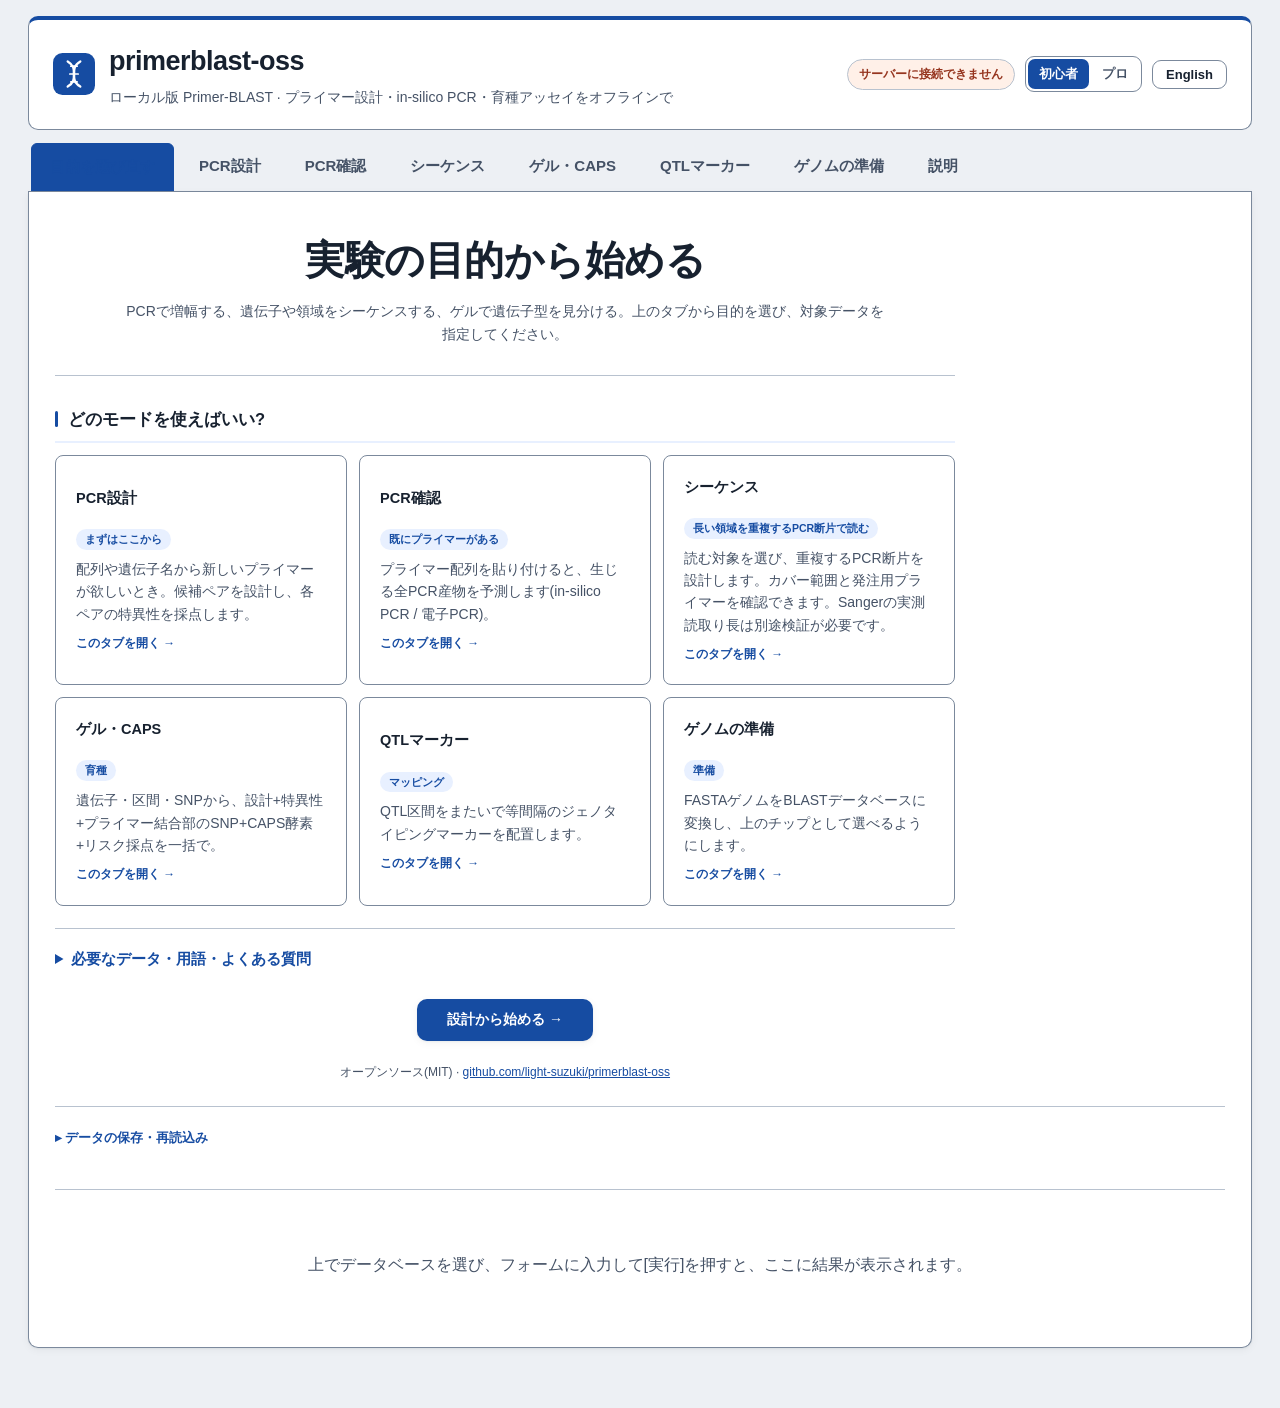
==== commit d3f65cca: "Add bilingual experiment help and workflow shortcuts" ====
--- a/primerblast_oss/webapp/static/index.html
+++ b/primerblast_oss/webapp/static/index.html
@@ -344,9 +344,22 @@
     <button class="tab" data-tab="assay"><span data-i18n="tab.assay"></span></button>
     <button class="tab" data-tab="markers"><span data-i18n="tab.markers"></span></button>
     <button class="tab" data-tab="makedb"><span data-i18n="tab.makedb"></span></button>
+    <button class="tab" data-tab="help"><span data-i18n="help.tab"></span></button>
   </nav>
 
   <main class="workspace" id="workspace">
+    <section class="panel experiment-help" data-panel="help">
+      <div class="mode-intro"><h2 data-i18n="help.title"></h2><p data-i18n="help.intro"></p></div>
+      <h3 data-i18n="help.recipes"></h3>
+      <div id="experiment-recipes" class="help-grid"></div>
+      <h3 data-i18n="help.functions"></h3>
+      <div id="function-help" class="help-grid"></div>
+      <div class="help-notes">
+        <section><h3 data-i18n="help.read.title"></h3><p data-i18n="help.read.body"></p></section>
+        <section><h3 data-i18n="help.data.title"></h3><p data-i18n="help.data.body"></p></section>
+        <section><h3 data-i18n="help.wet.title"></h3><p data-i18n="help.wet.body"></p></section>
+      </div>
+    </section>
     <!-- GUIDE / はじめに -->
     <section class="panel guide active" data-panel="guide">
       <div class="guide-hero">
@@ -1735,5 +1748,7 @@
 <script src="locus.js"></script>
 <script src="sequence-view.js"></script>
 <script src="flow.js"></script>
+<script src="references.js"></script>
+<script src="help.js"></script>
 </body>
 </html>
--- a/primerblast_oss/webapp/static/studio.css
+++ b/primerblast_oss/webapp/static/studio.css
@@ -174,5 +174,30 @@
 .experiment-choice input { min-height: 0; width: 18px; height: 18px; margin: 2px 0; accent-color: #164ca2; }
 .experiment-choice em { grid-column: 2; font-style: normal; color: #455266; font-size: 13px; }
 .experiment-choice.chosen { background: #edf3ff; border-color: #164ca2; }
+.pcr-choices { grid-template-columns: repeat(2, minmax(0, 1fr)); }
+.reference-picker { margin: 20px 0; padding: 16px 20px; border-left: 4px solid #164ca2; background: #edf3ff; }
+.reference-picker select { width: 100%; background: white; margin-top: 8px; }
+.reference-status span { display: block; font-size: 14px; margin-top: 6px; }
+.gene-id-builder { grid-column: 1 / -1; padding: 16px; margin: 10px 0; border: 2px solid #164ca2; background: #edf3ff; }
+.gene-id-parts { display: flex; flex-wrap: wrap; gap: 12px; align-items: end; margin-top: 12px; }
+.gene-id-parts code { font-size: 22px; line-height: 44px; color: #17212f; background: transparent; }
+.gene-id-parts label { min-width: 100px; }
+.gene-id-parts input { width: 180px; font-size: 18px; }
 @media (max-width: 780px) { .mode-grid { grid-template-columns: repeat(2, minmax(0, 1fr)); } .experiment-choices { grid-template-columns: 1fr; } }
 @media (max-width: 600px) { .mode-grid { grid-template-columns: 1fr; } }
+.help-grid { display: grid; grid-template-columns: repeat(3, minmax(0, 1fr)); gap: 16px; margin: 16px 0 28px; }
+.help-card, .help-notes section { background: #fff; border: 1px solid #aab7c5; border-radius: 8px; padding: 20px; }
+.help-card { display: flex; flex-direction: column; align-items: flex-start; }
+.help-card h4 { font-size: 17px; margin: 0 0 12px; color: #172d46; }
+.help-card p, .help-card dd, .help-notes p { line-height: 1.75; color: #26384a; }
+.help-card button { margin-top: auto; padding: 9px 16px; border: 1px solid #174b96; border-radius: 5px; background: #174b96; color: #fff; font: inherit; font-weight: 600; cursor: pointer; }
+.help-card button:hover { background: #103873; }
+.help-card button:focus-visible { outline: 3px solid #dd8700; outline-offset: 3px; }
+.help-card dl { margin: 0 0 18px; }
+.help-card dt { font-weight: 700; margin-top: 12px; }
+.help-card dd { margin: 4px 0 0; }
+.help-notes { display: grid; gap: 16px; }
+.help-hidden { display: none !important; }
+:root[data-ui="beginner"] .tab[data-tab="tile"].active { display: inline-block; }
+@media (max-width: 900px) { .help-grid { grid-template-columns: repeat(2, minmax(0, 1fr)); } }
+@media (max-width: 600px) { .help-grid { grid-template-columns: 1fr; } }
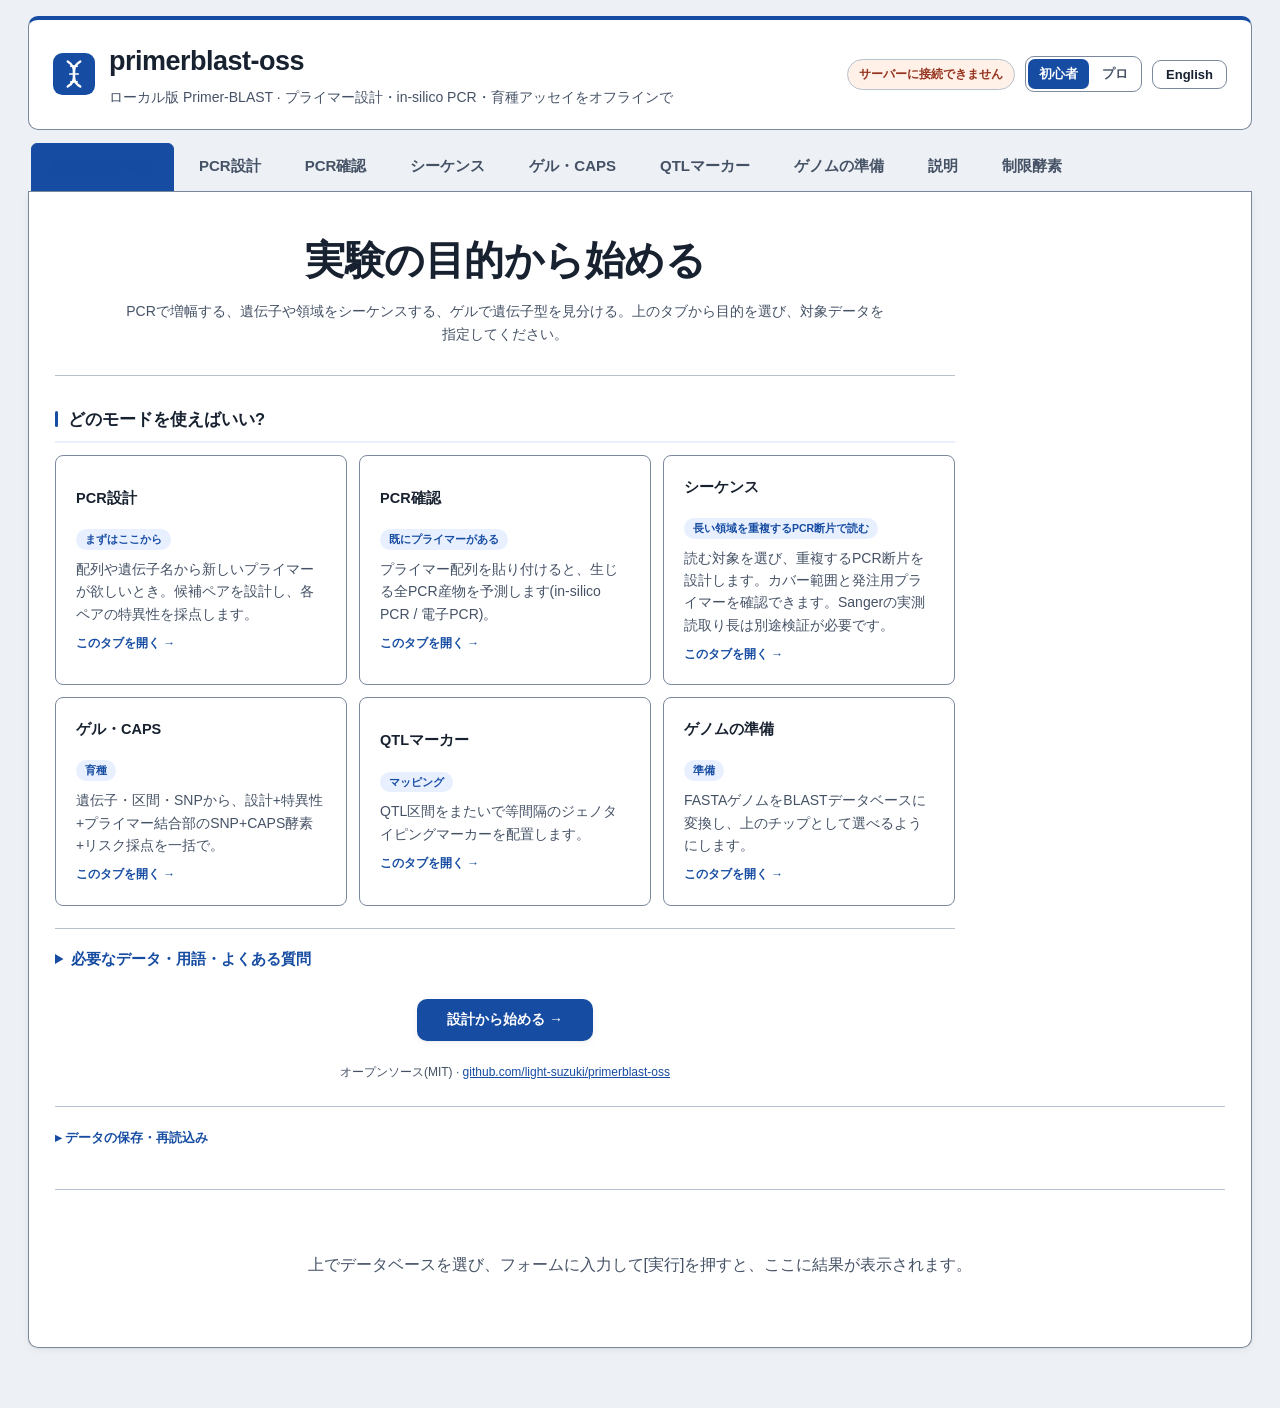
==== commit ce9e5dfd: "Expand CAPS enzyme coverage and show cleavage patterns and related names" ====
--- a/primerblast_oss/webapp/static/index.html
+++ b/primerblast_oss/webapp/static/index.html
@@ -345,9 +345,19 @@
     <button class="tab" data-tab="markers"><span data-i18n="tab.markers"></span></button>
     <button class="tab" data-tab="makedb"><span data-i18n="tab.makedb"></span></button>
     <button class="tab" data-tab="help"><span data-i18n="help.tab"></span></button>
+    <button class="tab" data-tab="enzymes"><span data-i18n="enz.tab"></span></button>
   </nav>
 
   <main class="workspace" id="workspace">
+    <section class="panel enzyme-library" data-panel="enzymes">
+      <div class="mode-intro"><h2 data-i18n="enz.title"></h2><p data-i18n="enz.intro"></p></div>
+      <label><span data-i18n="enz.search"></span><input id="enzyme-search" type="search" placeholder="EcoRI / EcoRI-HF / GAATTC" /></label>
+      <p data-i18n="enz.legend"></p>
+      <p id="enzyme-status" role="status"></p>
+      <div id="enzyme-records" class="help-grid"></div>
+      <div class="enzyme-pages"><button type="button" id="enzyme-prev" data-i18n="enz.prev"></button><button type="button" id="enzyme-next" data-i18n="enz.next"></button></div>
+      <p data-i18n="enz.conditions"></p>
+    </section>
     <section class="panel experiment-help" data-panel="help">
       <div class="mode-intro"><h2 data-i18n="help.title"></h2><p data-i18n="help.intro"></p></div>
       <h3 data-i18n="help.recipes"></h3>
@@ -1750,5 +1760,6 @@
 <script src="flow.js"></script>
 <script src="references.js"></script>
 <script src="help.js"></script>
+<script src="enzymes.js"></script>
 </body>
 </html>
--- a/primerblast_oss/webapp/static/studio.css
+++ b/primerblast_oss/webapp/static/studio.css
@@ -198,6 +198,11 @@
 .help-card dd { margin: 4px 0 0; }
 .help-notes { display: grid; gap: 16px; }
 .help-hidden { display: none !important; }
+.enzyme-library .cleavage-sequence { max-width: 100%; overflow-x: auto; font-size: 15px; line-height: 1.8; }
+.enzyme-library .help-card { overflow-wrap: anywhere; }
+.enzyme-pages { display: flex; gap: 12px; margin: 18px 0; }
+.enzyme-pages button { padding: 9px 16px; font: inherit; border: 1px solid #174b96; border-radius: 5px; background: #174b96; color: #fff; cursor: pointer; }
+.enzyme-pages button:disabled { background: #e5eaf0; color: #526172; border-color: #aab7c5; cursor: default; }
 :root[data-ui="beginner"] .tab[data-tab="tile"].active { display: inline-block; }
 @media (max-width: 900px) { .help-grid { grid-template-columns: repeat(2, minmax(0, 1fr)); } }
 @media (max-width: 600px) { .help-grid { grid-template-columns: 1fr; } }
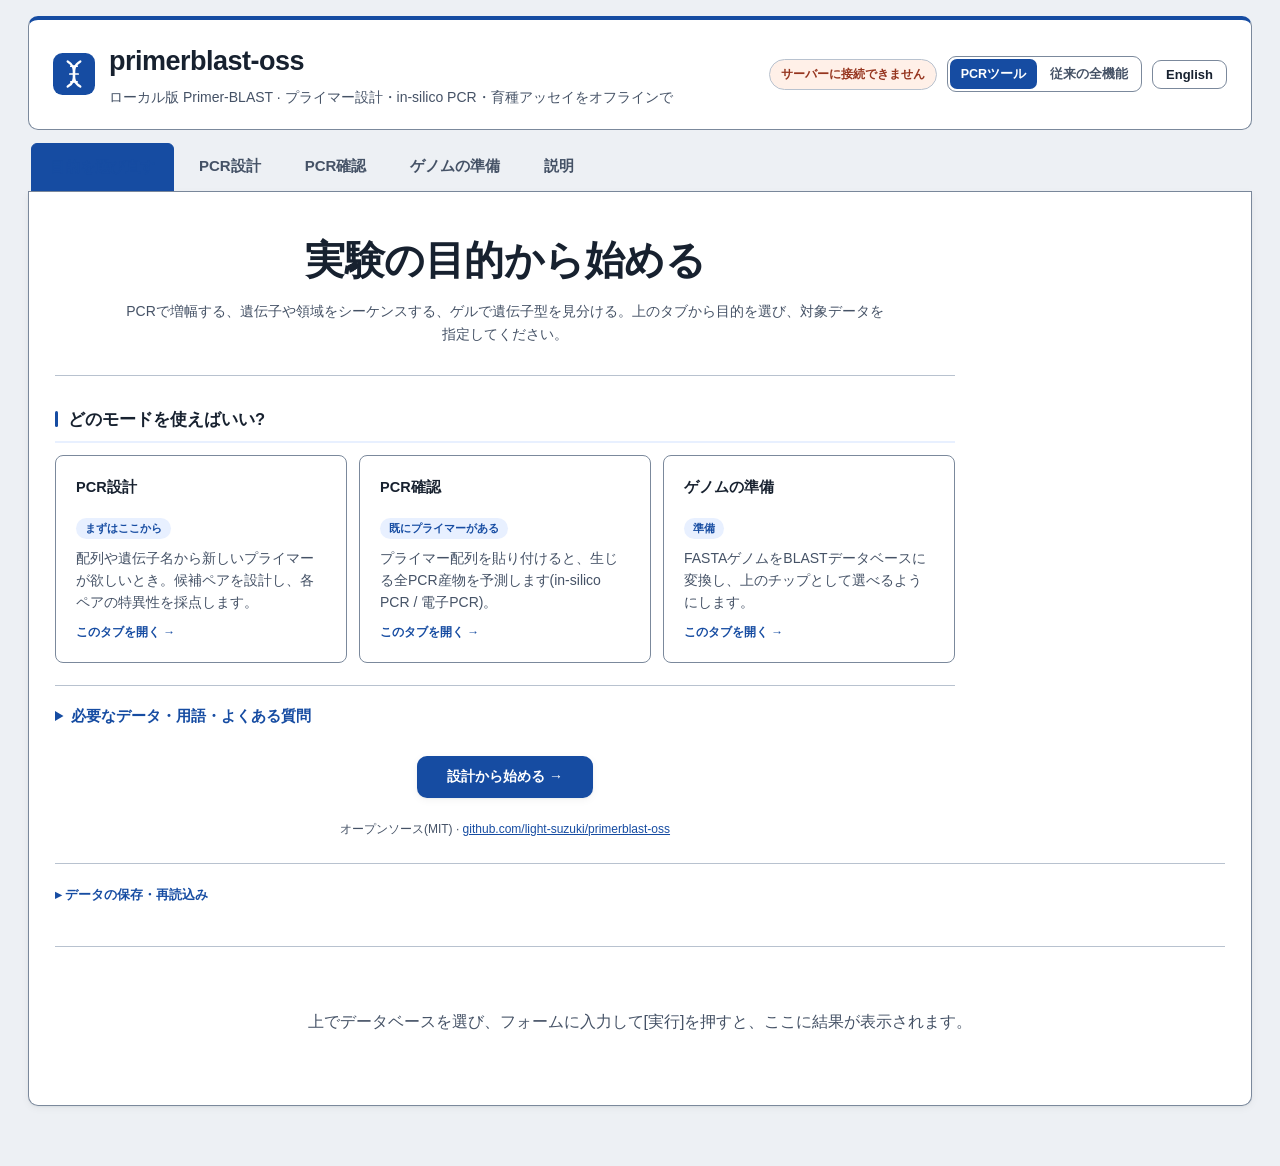
==== commit 557a4f14: "Expose embedded Workbench design adapter and focus standalone GUI on PCR" ====
--- a/primerblast_oss/webapp/static/index.html
+++ b/primerblast_oss/webapp/static/index.html
@@ -108,6 +108,13 @@
 
 /* ---------- tabs ---------- */
 .tabs { display: flex; gap: 5px; margin: 18px 0 0; flex-wrap: wrap; }
+:root:not([data-ui="pro"]) [data-tab="assay"],
+:root:not([data-ui="pro"]) [data-tab="markers"],
+:root:not([data-ui="pro"]) [data-tab="sequence"],
+:root:not([data-ui="pro"]) [data-tab="enzymes"],
+:root:not([data-ui="pro"]) [data-goto="assay"],
+:root:not([data-ui="pro"]) [data-goto="markers"],
+:root:not([data-ui="pro"]) [data-goto="sequence"] { display: none; }
 .tab { border: 1px solid transparent; background: transparent; color: var(--muted);
   padding: 9px 15px; border-radius: 10px 10px 0 0; cursor: pointer; font-weight: 600; font-size: 13.5px;
   display: inline-flex; align-items: center; gap: 6px; transition: color .12s, background .12s; }
@@ -649,8 +656,8 @@
     "app.title": "primerblast-oss",
     "app.subtitle": "Local Primer-BLAST · design, in-silico PCR & breeding assays — fully offline",
     "lang.toggle": "日本語",
-    "ui.beginner": "Beginner",
-    "ui.pro": "Pro",
+    "ui.beginner": "PCR tools",
+    "ui.pro": "Legacy tools",
     "status.checking": "checking tools…",
     "status.ok": "primer3 + BLAST+ ready",
     "status.missing": "missing tools:",
@@ -904,8 +911,8 @@
     "app.title": "primerblast-oss",
     "app.subtitle": "ローカル版 Primer-BLAST · プライマー設計・in-silico PCR・育種アッセイをオフラインで",
     "lang.toggle": "English",
-    "ui.beginner": "初心者",
-    "ui.pro": "プロ",
+    "ui.beginner": "PCRツール",
+    "ui.pro": "従来の全機能",
     "status.checking": "ツール確認中…",
     "status.ok": "primer3 + BLAST+ 利用可能",
     "status.missing": "不足ツール:",
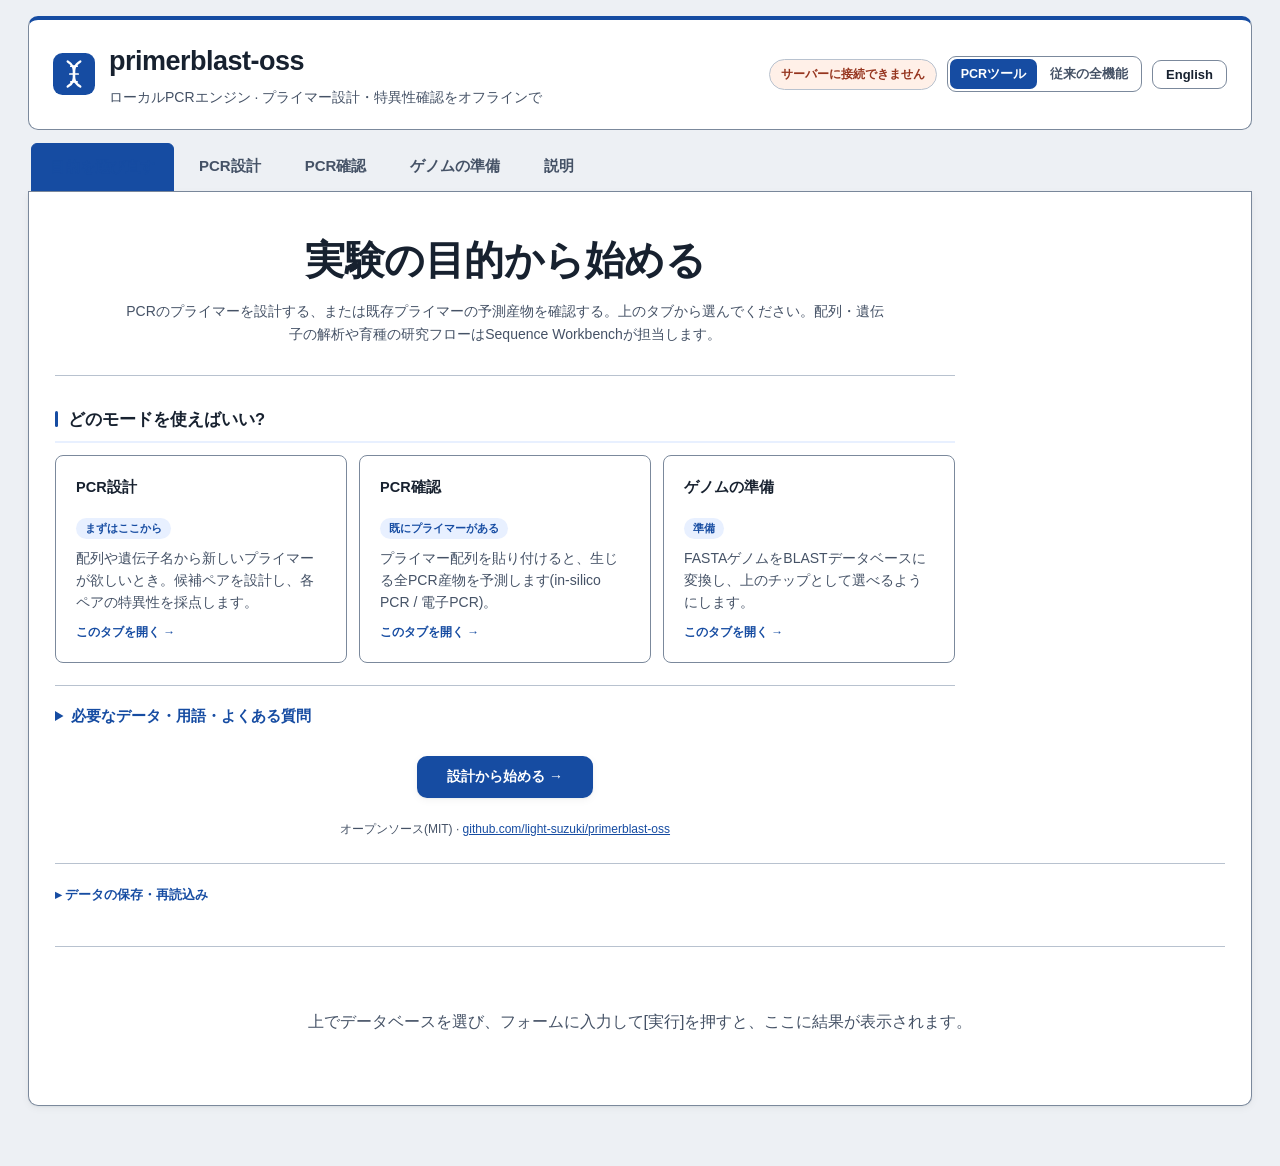
==== commit 14585217: "Clarify PCR engine versus research Workbench in guide" ====
--- a/primerblast_oss/webapp/static/index.html
+++ b/primerblast_oss/webapp/static/index.html
@@ -654,7 +654,7 @@
 const I18N = {
   en: {
     "app.title": "primerblast-oss",
-    "app.subtitle": "Local Primer-BLAST · design, in-silico PCR & breeding assays — fully offline",
+    "app.subtitle": "Local PCR engine · primer design and specificity — fully offline",
     "lang.toggle": "日本語",
     "ui.beginner": "PCR tools",
     "ui.pro": "Legacy tools",
@@ -909,7 +909,7 @@
 
   ja: {
     "app.title": "primerblast-oss",
-    "app.subtitle": "ローカル版 Primer-BLAST · プライマー設計・in-silico PCR・育種アッセイをオフラインで",
+    "app.subtitle": "ローカルPCRエンジン · プライマー設計・特異性確認をオフラインで",
     "lang.toggle": "English",
     "ui.beginner": "PCRツール",
     "ui.pro": "従来の全機能",
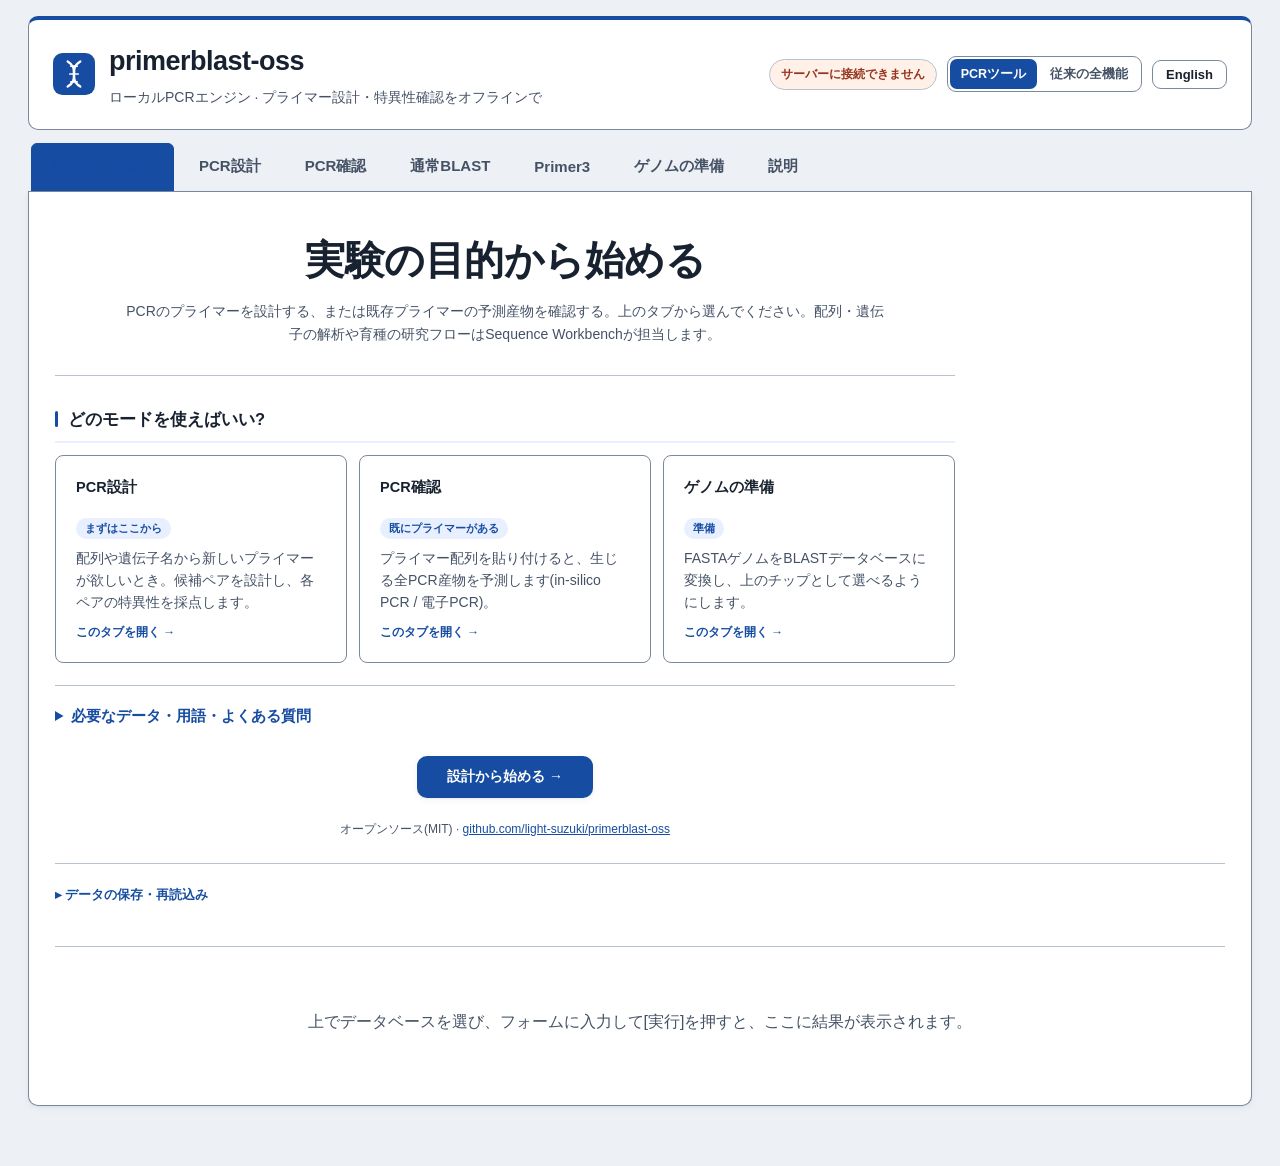
==== commit 6ee18f3a: "Add standalone BLAST and Primer3 tools with product FASTA and gene context" ====
--- a/primerblast_oss/webapp/static/index.html
+++ b/primerblast_oss/webapp/static/index.html
@@ -346,6 +346,8 @@
     <button class="tab tab-guide active" data-tab="guide"><span data-i18n="tab.guide"></span></button>
     <button class="tab" data-tab="design"><span data-i18n="tab.design"></span></button>
     <button class="tab" data-tab="check"><span data-i18n="tab.check"></span></button>
+    <button class="tab" data-tab="blast"><span data-i18n="tools.blast"></span></button>
+    <button class="tab" data-tab="primer3"><span data-i18n="tools.primer3"></span></button>
     <button class="tab" data-tab="tile"><span data-i18n="tab.tile"></span></button>
     <button class="tab" data-tab="sequence"><span data-i18n="tab.sequence"></span></button>
     <button class="tab" data-tab="assay"><span data-i18n="tab.assay"></span></button>
@@ -476,6 +478,28 @@
       <p class="guide-foot" data-i18n-html="g.foot"></p>
     </section>
 
+    <form class="panel" data-panel="blast" data-mode="blast">
+      <div class="mode-intro"><h2 data-i18n="tools.blast"></h2><p data-i18n="tools.blastHint"></p></div>
+      <fieldset><legend data-i18n="grp.template"></legend>
+        <label class="full"><span data-i18n="f.template"></span><textarea name="template" rows="6"></textarea></label>
+        <label><span data-i18n="tools.task"></span><select name="task"><option>blastn</option><option>megablast</option><option>blastn-short</option></select></label>
+        <label><span>E-value</span><input name="evalue" type="number" value="10" min="0" step="any"></label>
+        <label><span data-i18n="tools.limit"></span><input name="max_target_seqs" type="number" value="100" min="1" max="10000"></label>
+        <label><span data-i18n="f.num_threads"></span><input name="num_threads" type="number" value="2" min="1" max="128"></label>
+      </fieldset>
+      <div class="actions"><button type="submit" class="run" data-i18n="btn.run"></button><button type="reset" class="ghost" data-i18n="btn.reset"></button></div>
+    </form>
+    <form class="panel" data-panel="primer3" data-mode="primer3">
+      <div class="mode-intro"><h2 data-i18n="tools.primer3"></h2><p data-i18n="tools.primer3Hint"></p></div>
+      <fieldset><legend data-i18n="grp.template"></legend>
+        <label class="full"><span data-i18n="f.template"></span><textarea name="template" rows="6"></textarea></label>
+        <label><span data-i18n="f.product_size"></span><input name="product_size" value="70-1000"></label>
+        <label><span data-i18n="f.num_return"></span><input name="num_return" type="number" min="1" value="10"></label>
+        <label><span data-i18n="f.target"></span><input name="target" placeholder="500,200"><em class="hint" data-i18n="f.target.hint"></em></label>
+      </fieldset>
+      <div data-knobs></div>
+      <div class="actions"><button type="submit" class="run" data-i18n="btn.run"></button><button type="reset" class="ghost" data-i18n="btn.reset"></button></div>
+    </form>
     <!-- DESIGN -->
     <form class="panel" data-panel="design" data-mode="design">
       <div class="mode-intro"><h2 data-i18n="intro.design.t"></h2><p data-i18n="intro.design.d"></p></div>
@@ -522,8 +546,11 @@
       <fieldset><legend data-i18n="grp.template"></legend>
         <label><span data-i18n="f.forward"></span><input name="forward" /></label>
         <label><span data-i18n="f.reverse"></span><input name="reverse" /></label>
+        <label class="full"><span data-i18n="tools.orientation"></span><select name="input_orientation"><option value="as_supplied" data-i18n="tools.oligo"></option><option value="auto" data-i18n="tools.auto"></option></select><em class="hint" data-i18n="tools.orientationHint"></em></label>
         <label class="full"><span data-i18n="f.primers"></span>
           <textarea name="primers" rows="3" placeholder="P3=ACGT...&#10;GGATCC..."></textarea></label>
+        <label class="full"><span data-i18n="tools.genome"></span><input name="genome" placeholder="/path/to/genome.fa"></label>
+        <label class="full"><span data-i18n="tools.gff3"></span><input name="gff3" placeholder="/path/to/annotation.gff3"></label>
       </fieldset>
       <div data-spec></div>
       <div class="actions">
@@ -1484,6 +1511,7 @@
   const renderers = {
     design: renderDesign, check: renderCheck, tile: renderTile,
     assay: renderAssay, markers: renderMarkers, makedb: renderMakedb, sequence: renderSequence,
+    blast: renderBlast, primer3: renderPrimer3,
   };
   const fn = renderers[data.mode];
   $("#results").innerHTML = fn ? fn(data) : `<pre class="explain">${esc(JSON.stringify(data, null, 2))}</pre>`;
@@ -1768,5 +1796,6 @@
 <script src="references.js"></script>
 <script src="help.js"></script>
 <script src="enzymes.js"></script>
+<script src="sequence-tools.js"></script>
 </body>
 </html>
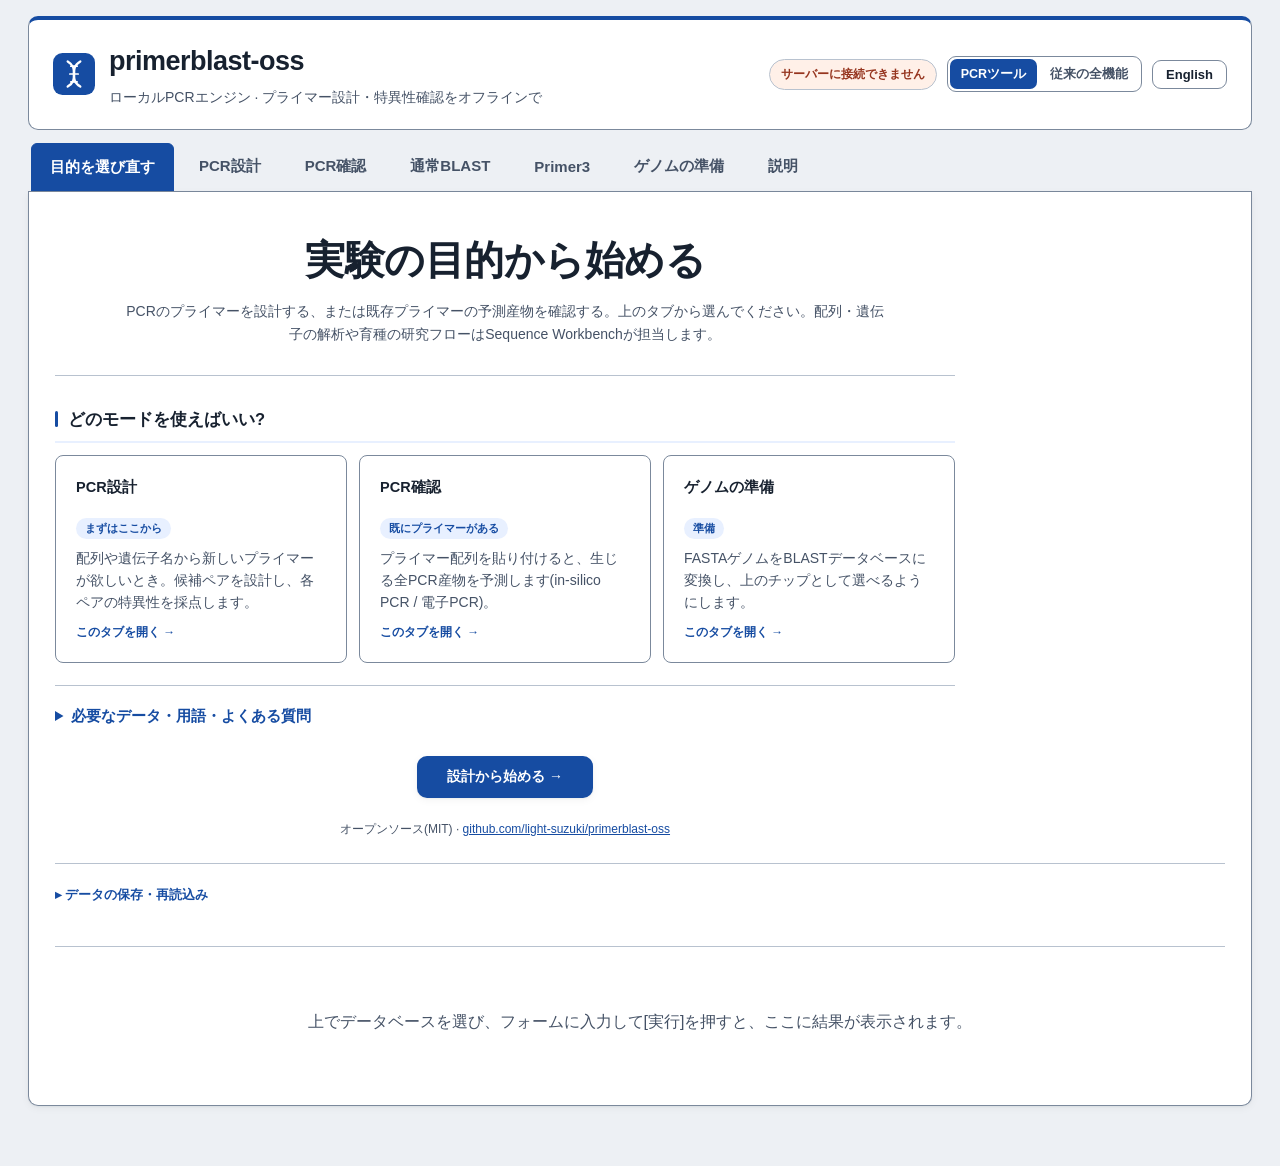
==== commit 71de013d: "fix: show PCR progress and expose fragment FASTA" ====
--- a/primerblast_oss/webapp/static/index.html
+++ b/primerblast_oss/webapp/static/index.html
@@ -1609,12 +1609,13 @@
     if (!db.products.length) { html += `<p class="results-empty">${t("res.none")}</p>`; return; }
     let rows = "";
     db.products.forEach((a) => {
-      rows += `<tr><td class="seqmono">${esc(a.subject)}:${a.start}-${a.end}</td><td>${a.size}</td>
+      const filename = String(a.subject + '_' + a.start + '-' + a.end + '.fa').replace(/[^A-Za-z0-9_.-]/g, '_');
+      rows += `<tr><td class="seqmono">${esc(a.subject)}:${a.start}-${a.end}</td><td><strong>${a.size} bp</strong></td>
         <td class="seqmono">${esc(a.orientation)}</td><td>${a.fwd_mismatch}+${a.rev_mismatch}</td>
-        <td>${a.on_target ? "✓" : ""}</td></tr>`;
+        <td>${a.on_target ? "✓" : ""}</td><td>${a.fasta ? dl('fasta', filename, a.fasta) : esc(t('tools.extractFailed'))}</td></tr>`;
     });
-    html += `<div class="tbl-wrap"><table><thead><tr><th>${t("res.subject")}</th><th>${t("res.size")}</th>
-      <th>${t("res.orientation")}</th><th>${t("res.mismatch")}</th><th>${t("res.ontarget")}</th></tr></thead><tbody>${rows}</tbody></table></div>`;
+    html += `<div class="tbl-wrap"><table><thead><tr><th>${t("res.subject")}</th><th>${t("tools.length")}</th>
+      <th>${t("res.orientation")}</th><th>${t("res.mismatch")}</th><th>${t("res.ontarget")}</th><th>${t("tools.export")}</th></tr></thead><tbody>${rows}</tbody></table></div>`;
   });
   return html;
 }
--- a/primerblast_oss/webapp/static/studio.css
+++ b/primerblast_oss/webapp/static/studio.css
@@ -167,7 +167,7 @@
 .app { max-width: 1560px; }
 .tabs { display: flex; flex-wrap: wrap; gap: 6px; }
 .tab { font-size: 15px; padding: 14px 18px; }
-.tab.active { color: #fff; background: #164ca2; border-color: #164ca2; }
+.tab.active, .tab.tab-guide.active { color: #fff; background: #164ca2; border-color: #164ca2; }
 .mode-grid { grid-template-columns: repeat(3, minmax(0, 1fr)); }
 .experiment-choices { display: grid; grid-template-columns: repeat(3, minmax(0, 1fr)); gap: 12px; padding: 16px; }
 .experiment-choice { display: grid; grid-template-columns: 22px 1fr; gap: 8px; padding: 16px; border: 2px solid #7b899c; border-radius: 6px; cursor: pointer; }
